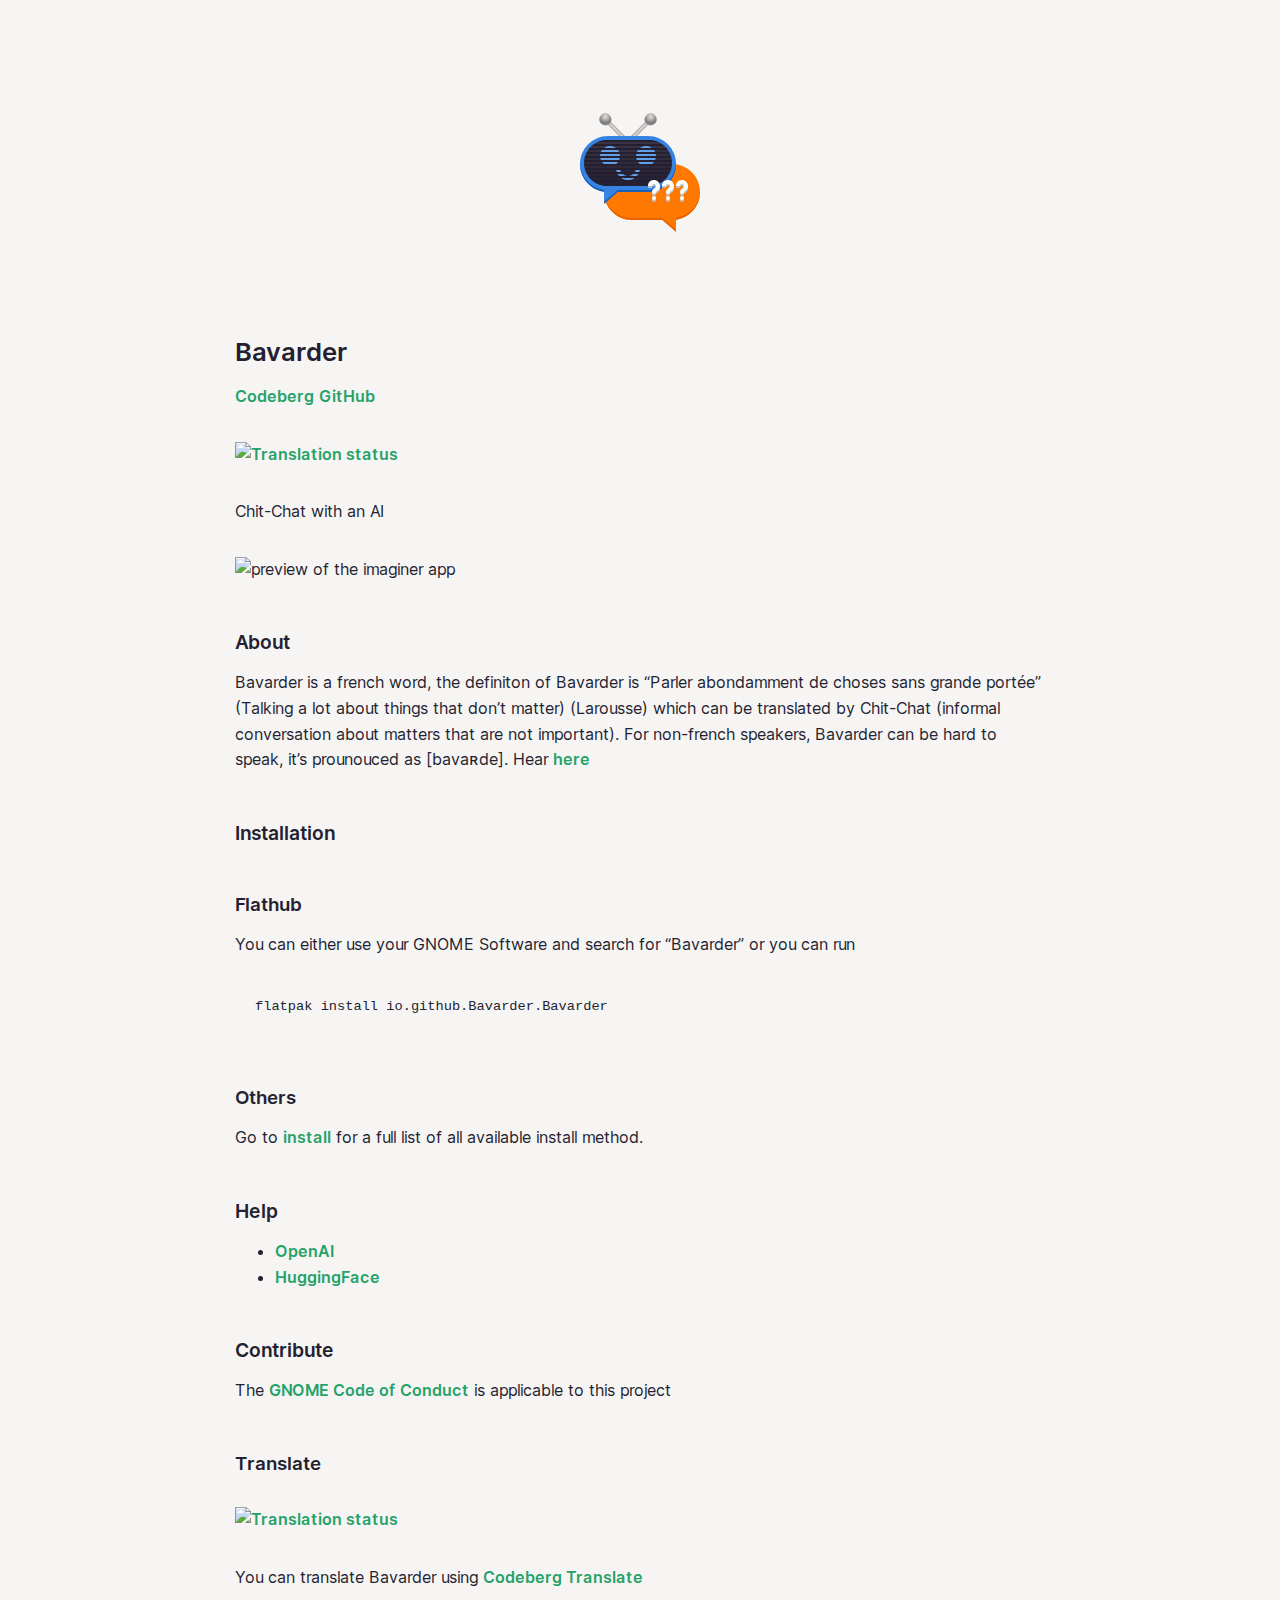
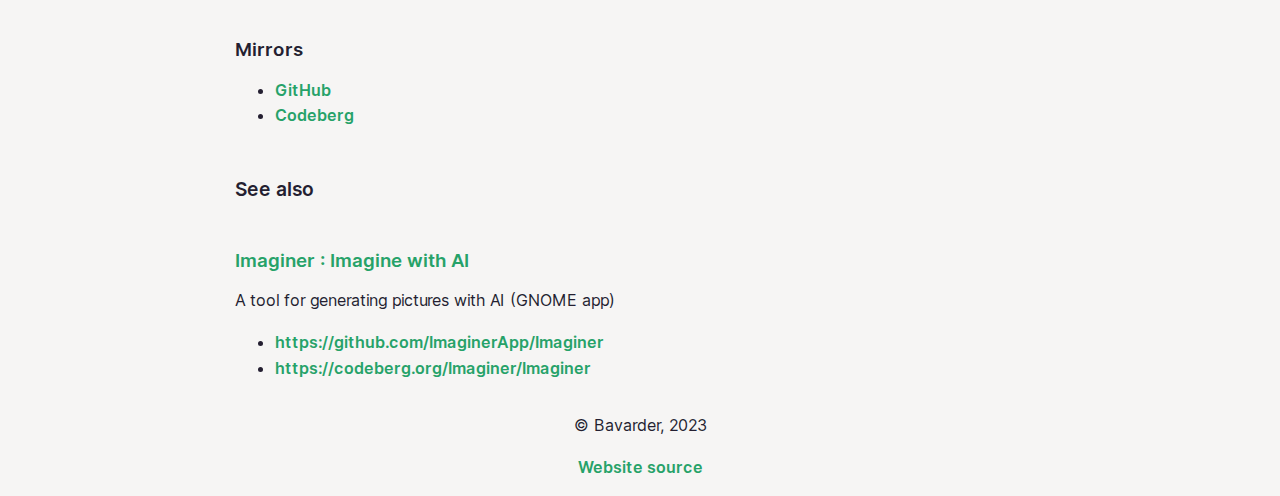
==== index.html @ 0023a986 "Update" ====
<!doctype html><html><head><meta name=generator content="Hugo 0.111.3"><meta charset=utf-8><meta http-equiv=x-ua-compatible content="IE=edge"><meta name=viewport content="width=device-width,initial-scale=1"><style>:root{--accent-color:#E66100}</style><link rel=stylesheet type=text/css href=/css/style.css><title>Bavarder</title><meta name=description content><meta name=keywords content><meta property="og:url" content="http://bavarder.codeberg.page/"><meta property="og:type" content="website"><meta property="og:title" content="Bavarder"><meta property="og:description" content><meta property="og:image" content="http://bavarder.codeberg.page/"><meta property="og:image:secure_url" content="http://bavarder.codeberg.page/"><meta name=twitter:card content="summary_large_image"><meta name=twitter:title content="Bavarder"><meta name=twitter:description content><meta property="twitter:domain" content="http://bavarder.codeberg.page/"><meta property="twitter:url" content="http://bavarder.codeberg.page/"><meta name=twitter:image content="http://bavarder.codeberg.page/"><link rel=canonical href=http://bavarder.codeberg.page/><link rel="shortcut icon" type=image/png href=/assets/favicon.png><link rel=apple-touch-icon type=image/png href=/assets/apple-touch-icon.png><script defer data-domain=bavarder.codeberg.page src=/js/script.js></script></head><body><header class=site-header><h1 id=logo><a href=http://bavarder.codeberg.page/></a></h1></header><div class=container><h1 id=bavarder>Bavarder</h1><p><a href=https://codeberg.org/Bavarder/Bavarder>Codeberg</a> <a href=https://github.com/Bavarder/Bavarder>GitHub</a> <a href=https://translate.codeberg.org/engage/bavarder/><img src=https://translate.codeberg.org/widgets/bavarder/-/svg-badge.svg alt="Translation status"></a></p><p>Chit-Chat with an AI</p><p><img src=https://codeberg.org/Bavarder/Bavarder/raw/branch/main/data/screenshots/quantum-computing.png alt="preview of the imaginer app"></p><h2 id=about>About</h2><p>Bavarder is a french word, the definiton of Bavarder is &ldquo;Parler abondamment de choses sans grande portée&rdquo; (Talking a lot about things that don&rsquo;t matter) (Larousse) which can be translated by Chit-Chat (informal conversation about matters that are not important). For non-french speakers, Bavarder can be hard to speak, it&rsquo;s prounouced as [bavaʀde]. Hear <a href=https://youtu.be/9Qoogwxo5YA>here</a></p><h2 id=installation>Installation</h2><h3 id=flathub>Flathub</h3><p>You can either use your GNOME Software and search for &ldquo;Bavarder&rdquo; or you can run</p><pre tabindex=0><code>flatpak install io.github.Bavarder.Bavarder
</code></pre><h3 id=others>Others</h3><p>Go to <a href=/install>install</a> for a full list of all available install method.</p><h2 id=help>Help</h2><ul><li><a href=/help/openai>OpenAI</a></li><li><a href=/help/huggingface>HuggingFace</a></li></ul><h2 id=contribute>Contribute</h2><p>The <a href=https://wiki.gnome.org/Foundation/CodeOfConduct>GNOME Code of Conduct</a> is applicable to this project</p><h3 id=translate>Translate</h3><p><a href=https://translate.codeberg.org/engage/Bavarder/><img src=https://translate.codeberg.org/widgets/Bavarder/-/Bavarder/multi-auto.svg alt="Translation status"></a></p><p>You can translate Bavarder using <a href=https://translate.codeberg.org/engage/Bavarder/>Codeberg Translate</a></p><h3 id=mirrors>Mirrors</h3><ul><li><a href=https://github.com/Bavarder/Bavarder>GitHub</a></li><li><a href=https://codeberg.org/Bavarder/Bavarder>Codeberg</a></li></ul><h2 id=see-also>See also</h2><h3 id=imaginer--imagine-with-aihttpsimaginercodebergpage><a href=https://imaginer.codeberg.page>Imaginer : Imagine with AI</a></h3><p>A tool for generating pictures with AI (GNOME app)</p><ul><li><a href=https://github.com/ImaginerApp/Imaginer>https://github.com/ImaginerApp/Imaginer</a></li><li><a href=https://codeberg.org/Imaginer/Imaginer>https://codeberg.org/Imaginer/Imaginer</a></li></ul></div><footer class=site-footer><p>&copy; Bavarder, 2023</p><p><a href=https://codeberg.org/Bavarder/pages>Website source</a></p></footer></body></html>
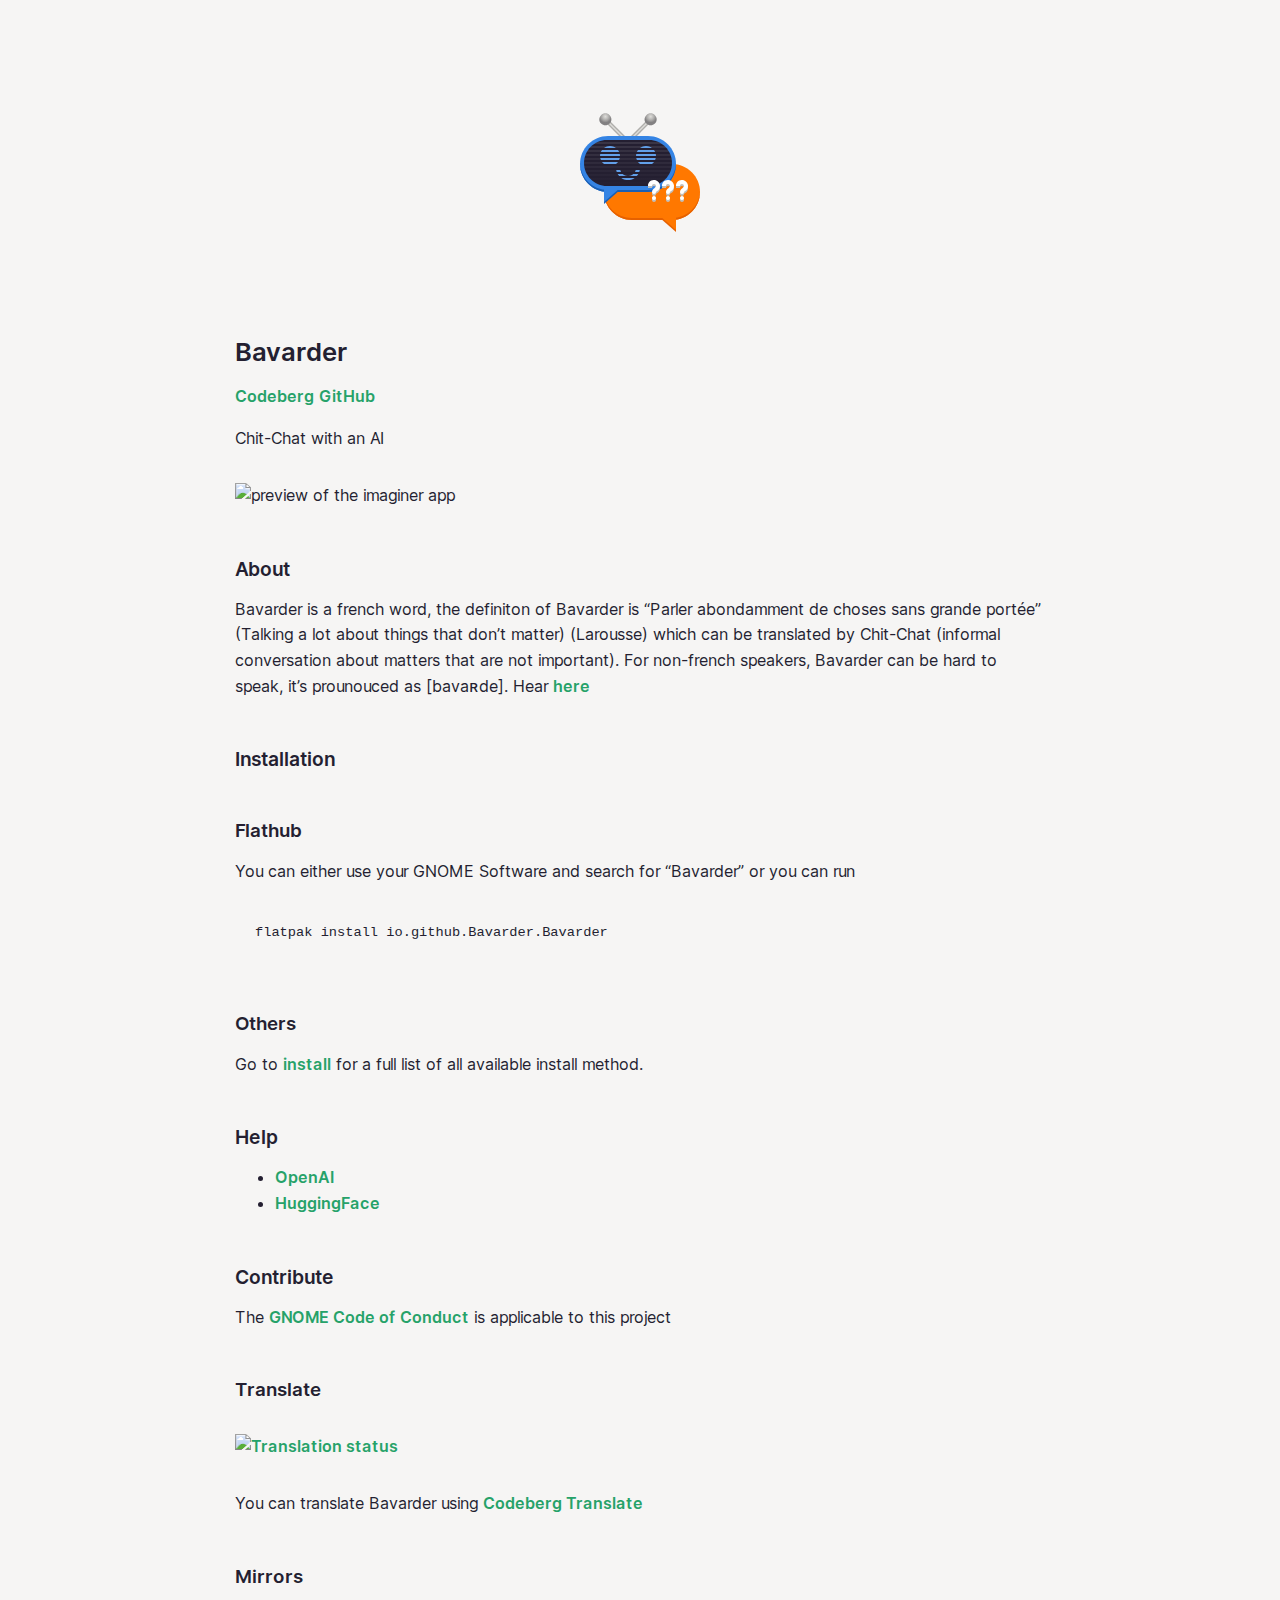
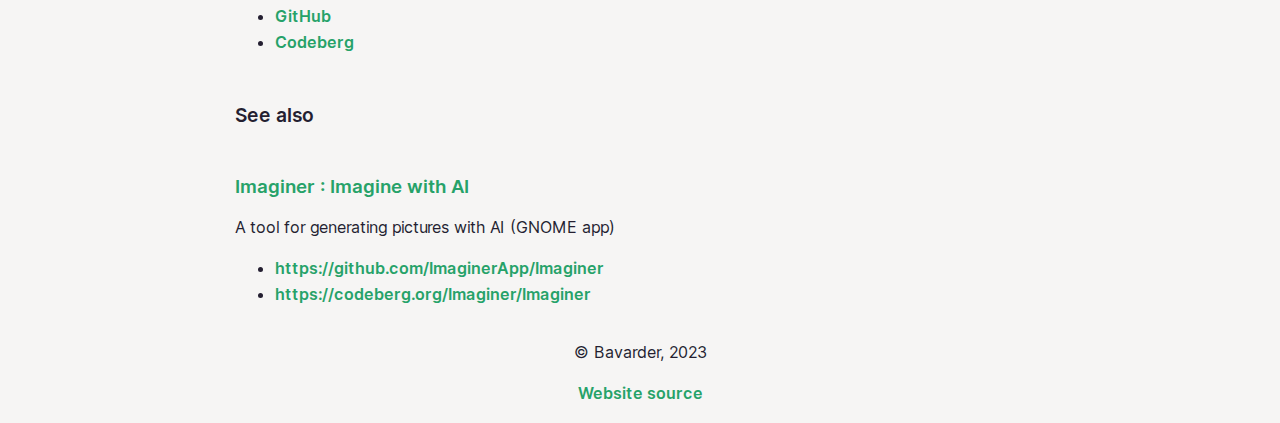
==== commit 359686e4: "Update" ====
--- a/index.html
+++ b/index.html
@@ -1,2 +1,2 @@
-<!doctype html><html><head><meta name=generator content="Hugo 0.111.3"><meta charset=utf-8><meta http-equiv=x-ua-compatible content="IE=edge"><meta name=viewport content="width=device-width,initial-scale=1"><style>:root{--accent-color:#E66100}</style><link rel=stylesheet type=text/css href=/css/style.css><title>Bavarder</title><meta name=description content><meta name=keywords content><meta property="og:url" content="http://bavarder.codeberg.page/"><meta property="og:type" content="website"><meta property="og:title" content="Bavarder"><meta property="og:description" content><meta property="og:image" content="http://bavarder.codeberg.page/"><meta property="og:image:secure_url" content="http://bavarder.codeberg.page/"><meta name=twitter:card content="summary_large_image"><meta name=twitter:title content="Bavarder"><meta name=twitter:description content><meta property="twitter:domain" content="http://bavarder.codeberg.page/"><meta property="twitter:url" content="http://bavarder.codeberg.page/"><meta name=twitter:image content="http://bavarder.codeberg.page/"><link rel=canonical href=http://bavarder.codeberg.page/><link rel="shortcut icon" type=image/png href=/assets/favicon.png><link rel=apple-touch-icon type=image/png href=/assets/apple-touch-icon.png><script defer data-domain=bavarder.codeberg.page src=/js/script.js></script></head><body><header class=site-header><h1 id=logo><a href=http://bavarder.codeberg.page/></a></h1></header><div class=container><h1 id=bavarder>Bavarder</h1><p><a href=https://codeberg.org/Bavarder/Bavarder>Codeberg</a> <a href=https://github.com/Bavarder/Bavarder>GitHub</a> <a href=https://translate.codeberg.org/engage/bavarder/><img src=https://translate.codeberg.org/widgets/bavarder/-/svg-badge.svg alt="Translation status"></a></p><p>Chit-Chat with an AI</p><p><img src=https://codeberg.org/Bavarder/Bavarder/raw/branch/main/data/screenshots/quantum-computing.png alt="preview of the imaginer app"></p><h2 id=about>About</h2><p>Bavarder is a french word, the definiton of Bavarder is &ldquo;Parler abondamment de choses sans grande portée&rdquo; (Talking a lot about things that don&rsquo;t matter) (Larousse) which can be translated by Chit-Chat (informal conversation about matters that are not important). For non-french speakers, Bavarder can be hard to speak, it&rsquo;s prounouced as [bavaʀde]. Hear <a href=https://youtu.be/9Qoogwxo5YA>here</a></p><h2 id=installation>Installation</h2><h3 id=flathub>Flathub</h3><p>You can either use your GNOME Software and search for &ldquo;Bavarder&rdquo; or you can run</p><pre tabindex=0><code>flatpak install io.github.Bavarder.Bavarder
+<!doctype html><html><head><meta name=generator content="Hugo 0.111.3"><meta charset=utf-8><meta http-equiv=x-ua-compatible content="IE=edge"><meta name=viewport content="width=device-width,initial-scale=1"><style>:root{--accent-color:#E66100}</style><link rel=stylesheet type=text/css href=/css/style.css><title>Bavarder</title><meta name=description content><meta name=keywords content><meta property="og:url" content="http://bavarder.codeberg.page/"><meta property="og:type" content="website"><meta property="og:title" content="Bavarder"><meta property="og:description" content><meta property="og:image" content="http://bavarder.codeberg.page/"><meta property="og:image:secure_url" content="http://bavarder.codeberg.page/"><meta name=twitter:card content="summary_large_image"><meta name=twitter:title content="Bavarder"><meta name=twitter:description content><meta property="twitter:domain" content="http://bavarder.codeberg.page/"><meta property="twitter:url" content="http://bavarder.codeberg.page/"><meta name=twitter:image content="http://bavarder.codeberg.page/"><link rel=canonical href=http://bavarder.codeberg.page/><link rel="shortcut icon" type=image/png href=/assets/favicon.png><link rel=apple-touch-icon type=image/png href=/assets/apple-touch-icon.png><script defer data-domain=bavarder.codeberg.page src=/js/script.js></script></head><body><header class=site-header><h1 id=logo><a href=http://bavarder.codeberg.page/></a></h1></header><div class=container><h1 id=bavarder>Bavarder</h1><p><a href=https://codeberg.org/Bavarder/Bavarder>Codeberg</a> <a href=https://github.com/Bavarder/Bavarder>GitHub</a></p><p>Chit-Chat with an AI</p><p><img src=https://codeberg.org/Bavarder/Bavarder/raw/branch/main/data/screenshots/quantum-computing.png alt="preview of the imaginer app"></p><h2 id=about>About</h2><p>Bavarder is a french word, the definiton of Bavarder is &ldquo;Parler abondamment de choses sans grande portée&rdquo; (Talking a lot about things that don&rsquo;t matter) (Larousse) which can be translated by Chit-Chat (informal conversation about matters that are not important). For non-french speakers, Bavarder can be hard to speak, it&rsquo;s prounouced as [bavaʀde]. Hear <a href=https://youtu.be/9Qoogwxo5YA>here</a></p><h2 id=installation>Installation</h2><h3 id=flathub>Flathub</h3><p>You can either use your GNOME Software and search for &ldquo;Bavarder&rdquo; or you can run</p><pre tabindex=0><code>flatpak install io.github.Bavarder.Bavarder
 </code></pre><h3 id=others>Others</h3><p>Go to <a href=/install>install</a> for a full list of all available install method.</p><h2 id=help>Help</h2><ul><li><a href=/help/openai>OpenAI</a></li><li><a href=/help/huggingface>HuggingFace</a></li></ul><h2 id=contribute>Contribute</h2><p>The <a href=https://wiki.gnome.org/Foundation/CodeOfConduct>GNOME Code of Conduct</a> is applicable to this project</p><h3 id=translate>Translate</h3><p><a href=https://translate.codeberg.org/engage/Bavarder/><img src=https://translate.codeberg.org/widgets/Bavarder/-/Bavarder/multi-auto.svg alt="Translation status"></a></p><p>You can translate Bavarder using <a href=https://translate.codeberg.org/engage/Bavarder/>Codeberg Translate</a></p><h3 id=mirrors>Mirrors</h3><ul><li><a href=https://github.com/Bavarder/Bavarder>GitHub</a></li><li><a href=https://codeberg.org/Bavarder/Bavarder>Codeberg</a></li></ul><h2 id=see-also>See also</h2><h3 id=imaginer--imagine-with-aihttpsimaginercodebergpage><a href=https://imaginer.codeberg.page>Imaginer : Imagine with AI</a></h3><p>A tool for generating pictures with AI (GNOME app)</p><ul><li><a href=https://github.com/ImaginerApp/Imaginer>https://github.com/ImaginerApp/Imaginer</a></li><li><a href=https://codeberg.org/Imaginer/Imaginer>https://codeberg.org/Imaginer/Imaginer</a></li></ul></div><footer class=site-footer><p>&copy; Bavarder, 2023</p><p><a href=https://codeberg.org/Bavarder/pages>Website source</a></p></footer></body></html>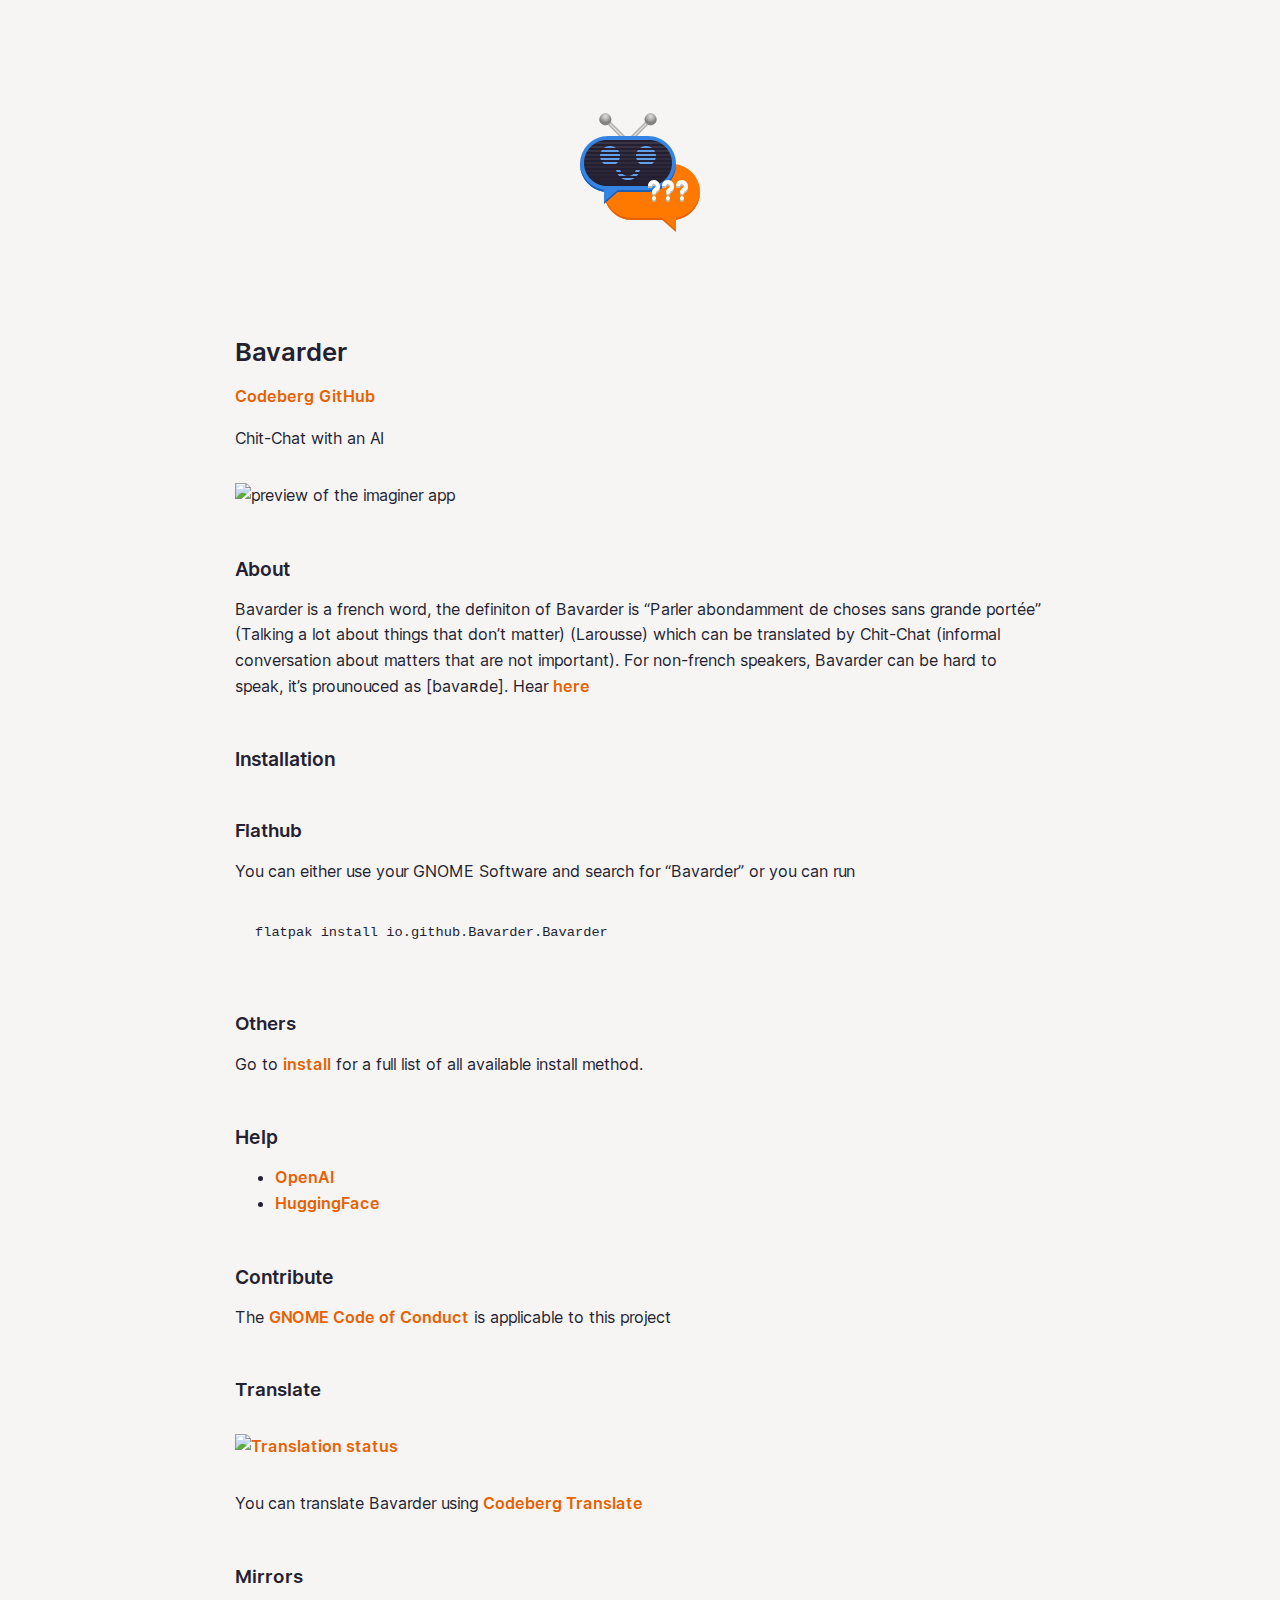
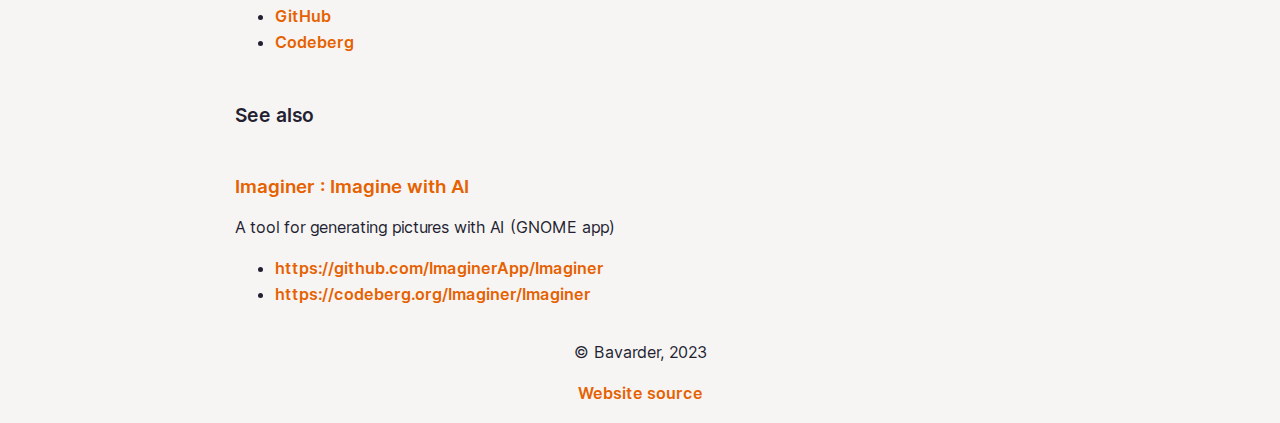
==== commit 7a10ae07: "Update" ====
--- a/index.html
+++ b/index.html
@@ -1,2 +1,2 @@
-<!doctype html><html><head><meta name=generator content="Hugo 0.111.3"><meta charset=utf-8><meta http-equiv=x-ua-compatible content="IE=edge"><meta name=viewport content="width=device-width,initial-scale=1"><style>:root{--accent-color:#E66100}</style><link rel=stylesheet type=text/css href=/css/style.css><title>Bavarder</title><meta name=description content><meta name=keywords content><meta property="og:url" content="http://bavarder.codeberg.page/"><meta property="og:type" content="website"><meta property="og:title" content="Bavarder"><meta property="og:description" content><meta property="og:image" content="http://bavarder.codeberg.page/"><meta property="og:image:secure_url" content="http://bavarder.codeberg.page/"><meta name=twitter:card content="summary_large_image"><meta name=twitter:title content="Bavarder"><meta name=twitter:description content><meta property="twitter:domain" content="http://bavarder.codeberg.page/"><meta property="twitter:url" content="http://bavarder.codeberg.page/"><meta name=twitter:image content="http://bavarder.codeberg.page/"><link rel=canonical href=http://bavarder.codeberg.page/><link rel="shortcut icon" type=image/png href=/assets/favicon.png><link rel=apple-touch-icon type=image/png href=/assets/apple-touch-icon.png><script defer data-domain=bavarder.codeberg.page src=/js/script.js></script></head><body><header class=site-header><h1 id=logo><a href=http://bavarder.codeberg.page/></a></h1></header><div class=container><h1 id=bavarder>Bavarder</h1><p><a href=https://codeberg.org/Bavarder/Bavarder>Codeberg</a> <a href=https://github.com/Bavarder/Bavarder>GitHub</a></p><p>Chit-Chat with an AI</p><p><img src=https://codeberg.org/Bavarder/Bavarder/raw/branch/main/data/screenshots/quantum-computing.png alt="preview of the imaginer app"></p><h2 id=about>About</h2><p>Bavarder is a french word, the definiton of Bavarder is &ldquo;Parler abondamment de choses sans grande portée&rdquo; (Talking a lot about things that don&rsquo;t matter) (Larousse) which can be translated by Chit-Chat (informal conversation about matters that are not important). For non-french speakers, Bavarder can be hard to speak, it&rsquo;s prounouced as [bavaʀde]. Hear <a href=https://youtu.be/9Qoogwxo5YA>here</a></p><h2 id=installation>Installation</h2><h3 id=flathub>Flathub</h3><p>You can either use your GNOME Software and search for &ldquo;Bavarder&rdquo; or you can run</p><pre tabindex=0><code>flatpak install io.github.Bavarder.Bavarder
+<!doctype html><html><head><meta name=generator content="Hugo 0.111.3"><meta charset=utf-8><meta http-equiv=x-ua-compatible content="IE=edge"><meta name=viewport content="width=device-width,initial-scale=1"><style>:root{--accent-color:#E66100}</style><link rel=stylesheet type=text/css href=/css/style.css><title>Bavarder</title><meta name=description content><meta name=keywords content><meta property="og:url" content="http://bavarder.codeberg.page/"><meta property="og:type" content="website"><meta property="og:title" content="Bavarder"><meta property="og:description" content><meta property="og:image" content="http://bavarder.codeberg.page/"><meta property="og:image:secure_url" content="http://bavarder.codeberg.page/"><meta name=twitter:card content="summary_large_image"><meta name=twitter:title content="Bavarder"><meta name=twitter:description content><meta property="twitter:domain" content="http://bavarder.codeberg.page/"><meta property="twitter:url" content="http://bavarder.codeberg.page/"><meta name=twitter:image content="http://bavarder.codeberg.page/"><link rel=canonical href=http://bavarder.codeberg.page/><link rel="shortcut icon" type=image/png href=/assets/favicon.png><link rel=apple-touch-icon type=image/png href=/assets/apple-touch-icon.png><script defer data-domain=bavarder.codeberg.page src=/js/script.js></script></head><body><header class=site-header><h1 id=logo><a href=http://bavarder.codeberg.page/></a></h1></header><div class=container><h1 id=bavarder>Bavarder</h1><p><a href=https://codeberg.org/Bavarder/Bavarder>Codeberg</a> <a href=https://github.com/Bavarder/Bavarder>GitHub</a></p><p>Chit-Chat with an AI</p><p><img src=https://codeberg.org/Bavarder/Bavarder/raw/branch/main/data/screenshots/preview.png alt="preview of the imaginer app"></p><h2 id=about>About</h2><p>Bavarder is a french word, the definiton of Bavarder is &ldquo;Parler abondamment de choses sans grande portée&rdquo; (Talking a lot about things that don&rsquo;t matter) (Larousse) which can be translated by Chit-Chat (informal conversation about matters that are not important). For non-french speakers, Bavarder can be hard to speak, it&rsquo;s prounouced as [bavaʀde]. Hear <a href=https://youtu.be/9Qoogwxo5YA>here</a></p><h2 id=installation>Installation</h2><h3 id=flathub>Flathub</h3><p>You can either use your GNOME Software and search for &ldquo;Bavarder&rdquo; or you can run</p><pre tabindex=0><code>flatpak install io.github.Bavarder.Bavarder
 </code></pre><h3 id=others>Others</h3><p>Go to <a href=/install>install</a> for a full list of all available install method.</p><h2 id=help>Help</h2><ul><li><a href=/help/openai>OpenAI</a></li><li><a href=/help/huggingface>HuggingFace</a></li></ul><h2 id=contribute>Contribute</h2><p>The <a href=https://wiki.gnome.org/Foundation/CodeOfConduct>GNOME Code of Conduct</a> is applicable to this project</p><h3 id=translate>Translate</h3><p><a href=https://translate.codeberg.org/engage/Bavarder/><img src=https://translate.codeberg.org/widgets/Bavarder/-/Bavarder/multi-auto.svg alt="Translation status"></a></p><p>You can translate Bavarder using <a href=https://translate.codeberg.org/engage/Bavarder/>Codeberg Translate</a></p><h3 id=mirrors>Mirrors</h3><ul><li><a href=https://github.com/Bavarder/Bavarder>GitHub</a></li><li><a href=https://codeberg.org/Bavarder/Bavarder>Codeberg</a></li></ul><h2 id=see-also>See also</h2><h3 id=imaginer--imagine-with-aihttpsimaginercodebergpage><a href=https://imaginer.codeberg.page>Imaginer : Imagine with AI</a></h3><p>A tool for generating pictures with AI (GNOME app)</p><ul><li><a href=https://github.com/ImaginerApp/Imaginer>https://github.com/ImaginerApp/Imaginer</a></li><li><a href=https://codeberg.org/Imaginer/Imaginer>https://codeberg.org/Imaginer/Imaginer</a></li></ul></div><footer class=site-footer><p>&copy; Bavarder, 2023</p><p><a href=https://codeberg.org/Bavarder/pages>Website source</a></p></footer></body></html>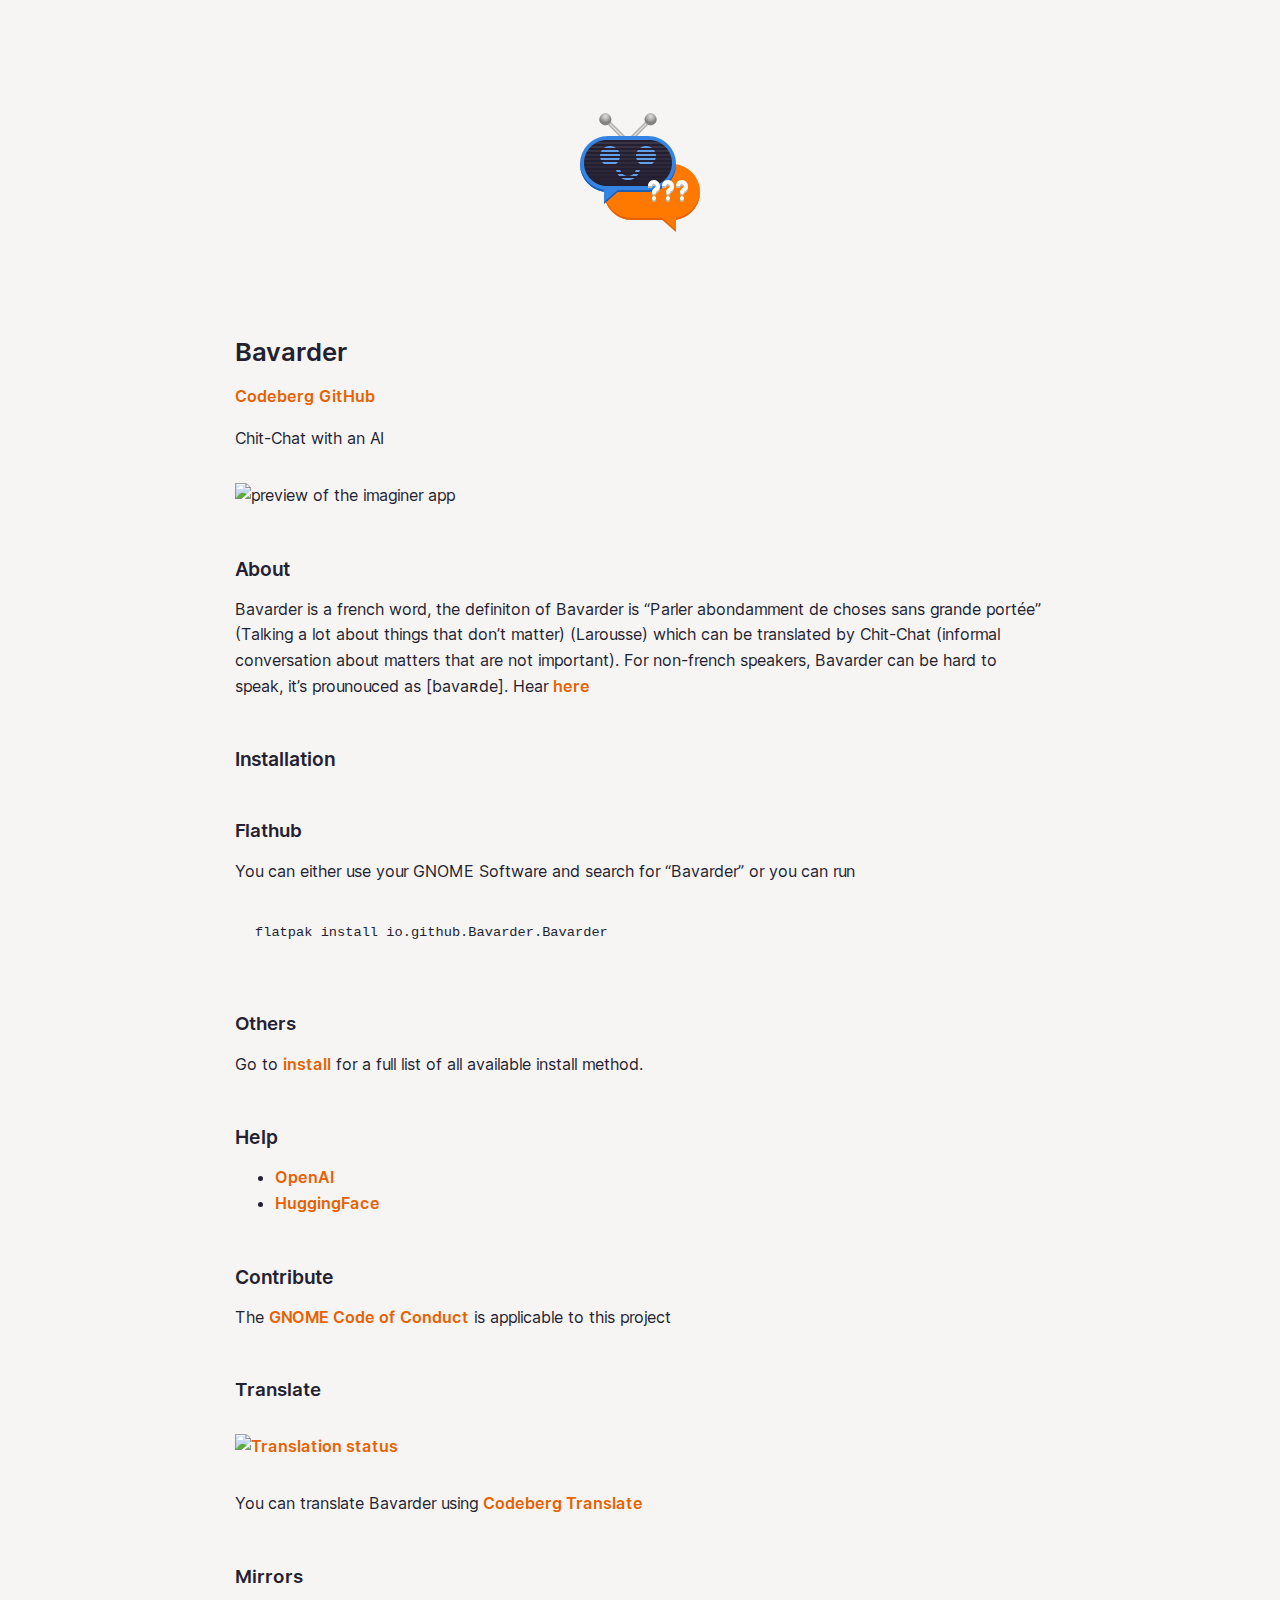
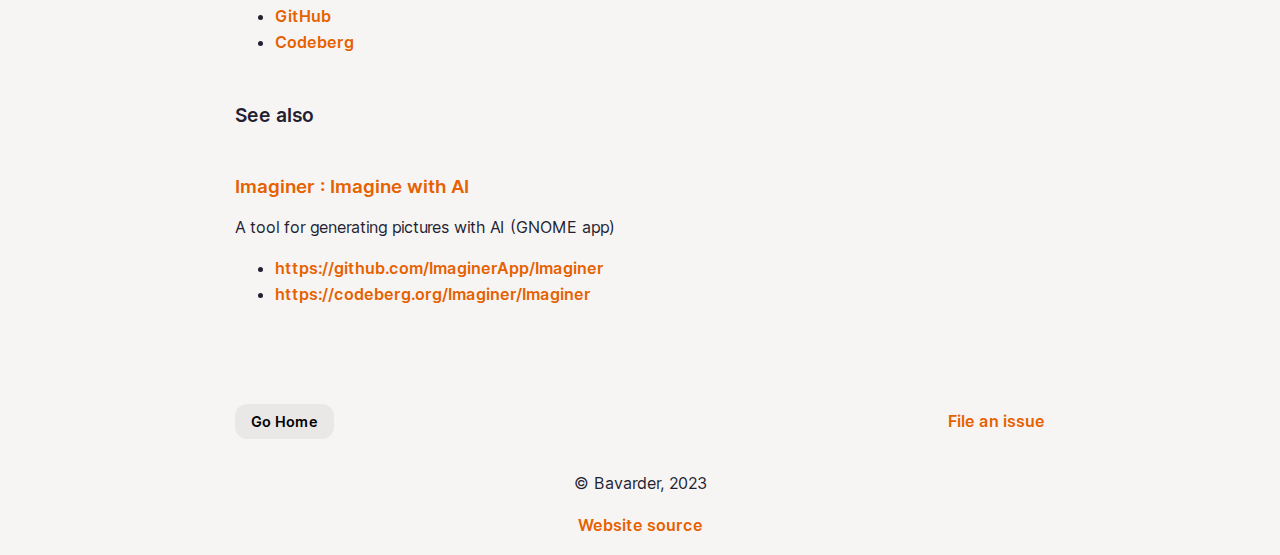
==== commit 2d020969: "Update" ====
--- a/index.html
+++ b/index.html
@@ -1,2 +1,2 @@
 <!doctype html><html><head><meta name=generator content="Hugo 0.111.3"><meta charset=utf-8><meta http-equiv=x-ua-compatible content="IE=edge"><meta name=viewport content="width=device-width,initial-scale=1"><style>:root{--accent-color:#E66100}</style><link rel=stylesheet type=text/css href=/css/style.css><title>Bavarder</title><meta name=description content><meta name=keywords content><meta property="og:url" content="http://bavarder.codeberg.page/"><meta property="og:type" content="website"><meta property="og:title" content="Bavarder"><meta property="og:description" content><meta property="og:image" content="http://bavarder.codeberg.page/"><meta property="og:image:secure_url" content="http://bavarder.codeberg.page/"><meta name=twitter:card content="summary_large_image"><meta name=twitter:title content="Bavarder"><meta name=twitter:description content><meta property="twitter:domain" content="http://bavarder.codeberg.page/"><meta property="twitter:url" content="http://bavarder.codeberg.page/"><meta name=twitter:image content="http://bavarder.codeberg.page/"><link rel=canonical href=http://bavarder.codeberg.page/><link rel="shortcut icon" type=image/png href=/assets/favicon.png><link rel=apple-touch-icon type=image/png href=/assets/apple-touch-icon.png><script defer data-domain=bavarder.codeberg.page src=/js/script.js></script></head><body><header class=site-header><h1 id=logo><a href=http://bavarder.codeberg.page/></a></h1></header><div class=container><h1 id=bavarder>Bavarder</h1><p><a href=https://codeberg.org/Bavarder/Bavarder>Codeberg</a> <a href=https://github.com/Bavarder/Bavarder>GitHub</a></p><p>Chit-Chat with an AI</p><p><img src=https://codeberg.org/Bavarder/Bavarder/raw/branch/main/data/screenshots/preview.png alt="preview of the imaginer app"></p><h2 id=about>About</h2><p>Bavarder is a french word, the definiton of Bavarder is &ldquo;Parler abondamment de choses sans grande portée&rdquo; (Talking a lot about things that don&rsquo;t matter) (Larousse) which can be translated by Chit-Chat (informal conversation about matters that are not important). For non-french speakers, Bavarder can be hard to speak, it&rsquo;s prounouced as [bavaʀde]. Hear <a href=https://youtu.be/9Qoogwxo5YA>here</a></p><h2 id=installation>Installation</h2><h3 id=flathub>Flathub</h3><p>You can either use your GNOME Software and search for &ldquo;Bavarder&rdquo; or you can run</p><pre tabindex=0><code>flatpak install io.github.Bavarder.Bavarder
-</code></pre><h3 id=others>Others</h3><p>Go to <a href=/install>install</a> for a full list of all available install method.</p><h2 id=help>Help</h2><ul><li><a href=/help/openai>OpenAI</a></li><li><a href=/help/huggingface>HuggingFace</a></li></ul><h2 id=contribute>Contribute</h2><p>The <a href=https://wiki.gnome.org/Foundation/CodeOfConduct>GNOME Code of Conduct</a> is applicable to this project</p><h3 id=translate>Translate</h3><p><a href=https://translate.codeberg.org/engage/Bavarder/><img src=https://translate.codeberg.org/widgets/Bavarder/-/Bavarder/multi-auto.svg alt="Translation status"></a></p><p>You can translate Bavarder using <a href=https://translate.codeberg.org/engage/Bavarder/>Codeberg Translate</a></p><h3 id=mirrors>Mirrors</h3><ul><li><a href=https://github.com/Bavarder/Bavarder>GitHub</a></li><li><a href=https://codeberg.org/Bavarder/Bavarder>Codeberg</a></li></ul><h2 id=see-also>See also</h2><h3 id=imaginer--imagine-with-aihttpsimaginercodebergpage><a href=https://imaginer.codeberg.page>Imaginer : Imagine with AI</a></h3><p>A tool for generating pictures with AI (GNOME app)</p><ul><li><a href=https://github.com/ImaginerApp/Imaginer>https://github.com/ImaginerApp/Imaginer</a></li><li><a href=https://codeberg.org/Imaginer/Imaginer>https://codeberg.org/Imaginer/Imaginer</a></li></ul></div><footer class=site-footer><p>&copy; Bavarder, 2023</p><p><a href=https://codeberg.org/Bavarder/pages>Website source</a></p></footer></body></html>+</code></pre><h3 id=others>Others</h3><p>Go to <a href=/install>install</a> for a full list of all available install method.</p><h2 id=help>Help</h2><ul><li><a href=/help/openai>OpenAI</a></li><li><a href=/help/huggingface>HuggingFace</a></li></ul><h2 id=contribute>Contribute</h2><p>The <a href=https://wiki.gnome.org/Foundation/CodeOfConduct>GNOME Code of Conduct</a> is applicable to this project</p><h3 id=translate>Translate</h3><p><a href=https://translate.codeberg.org/engage/Bavarder/><img src=https://translate.codeberg.org/widgets/Bavarder/-/Bavarder/multi-auto.svg alt="Translation status"></a></p><p>You can translate Bavarder using <a href=https://translate.codeberg.org/engage/Bavarder/>Codeberg Translate</a></p><h3 id=mirrors>Mirrors</h3><ul><li><a href=https://github.com/Bavarder/Bavarder>GitHub</a></li><li><a href=https://codeberg.org/Bavarder/Bavarder>Codeberg</a></li></ul><h2 id=see-also>See also</h2><h3 id=imaginer--imagine-with-aihttpsimaginercodebergpage><a href=https://imaginer.codeberg.page>Imaginer : Imagine with AI</a></h3><p>A tool for generating pictures with AI (GNOME app)</p><ul><li><a href=https://github.com/ImaginerApp/Imaginer>https://github.com/ImaginerApp/Imaginer</a></li><li><a href=https://codeberg.org/Imaginer/Imaginer>https://codeberg.org/Imaginer/Imaginer</a></li></ul><p class=dialog-buttons><a href=/ class=inline-button>Go Home</a> <a href=https://codeberg.org/Bavarder/pages/issues>File an issue</a></p></div><footer class=site-footer><p>&copy; Bavarder, 2023</p><p><a href=https://codeberg.org/Bavarder/pages>Website source</a></p></footer></body></html>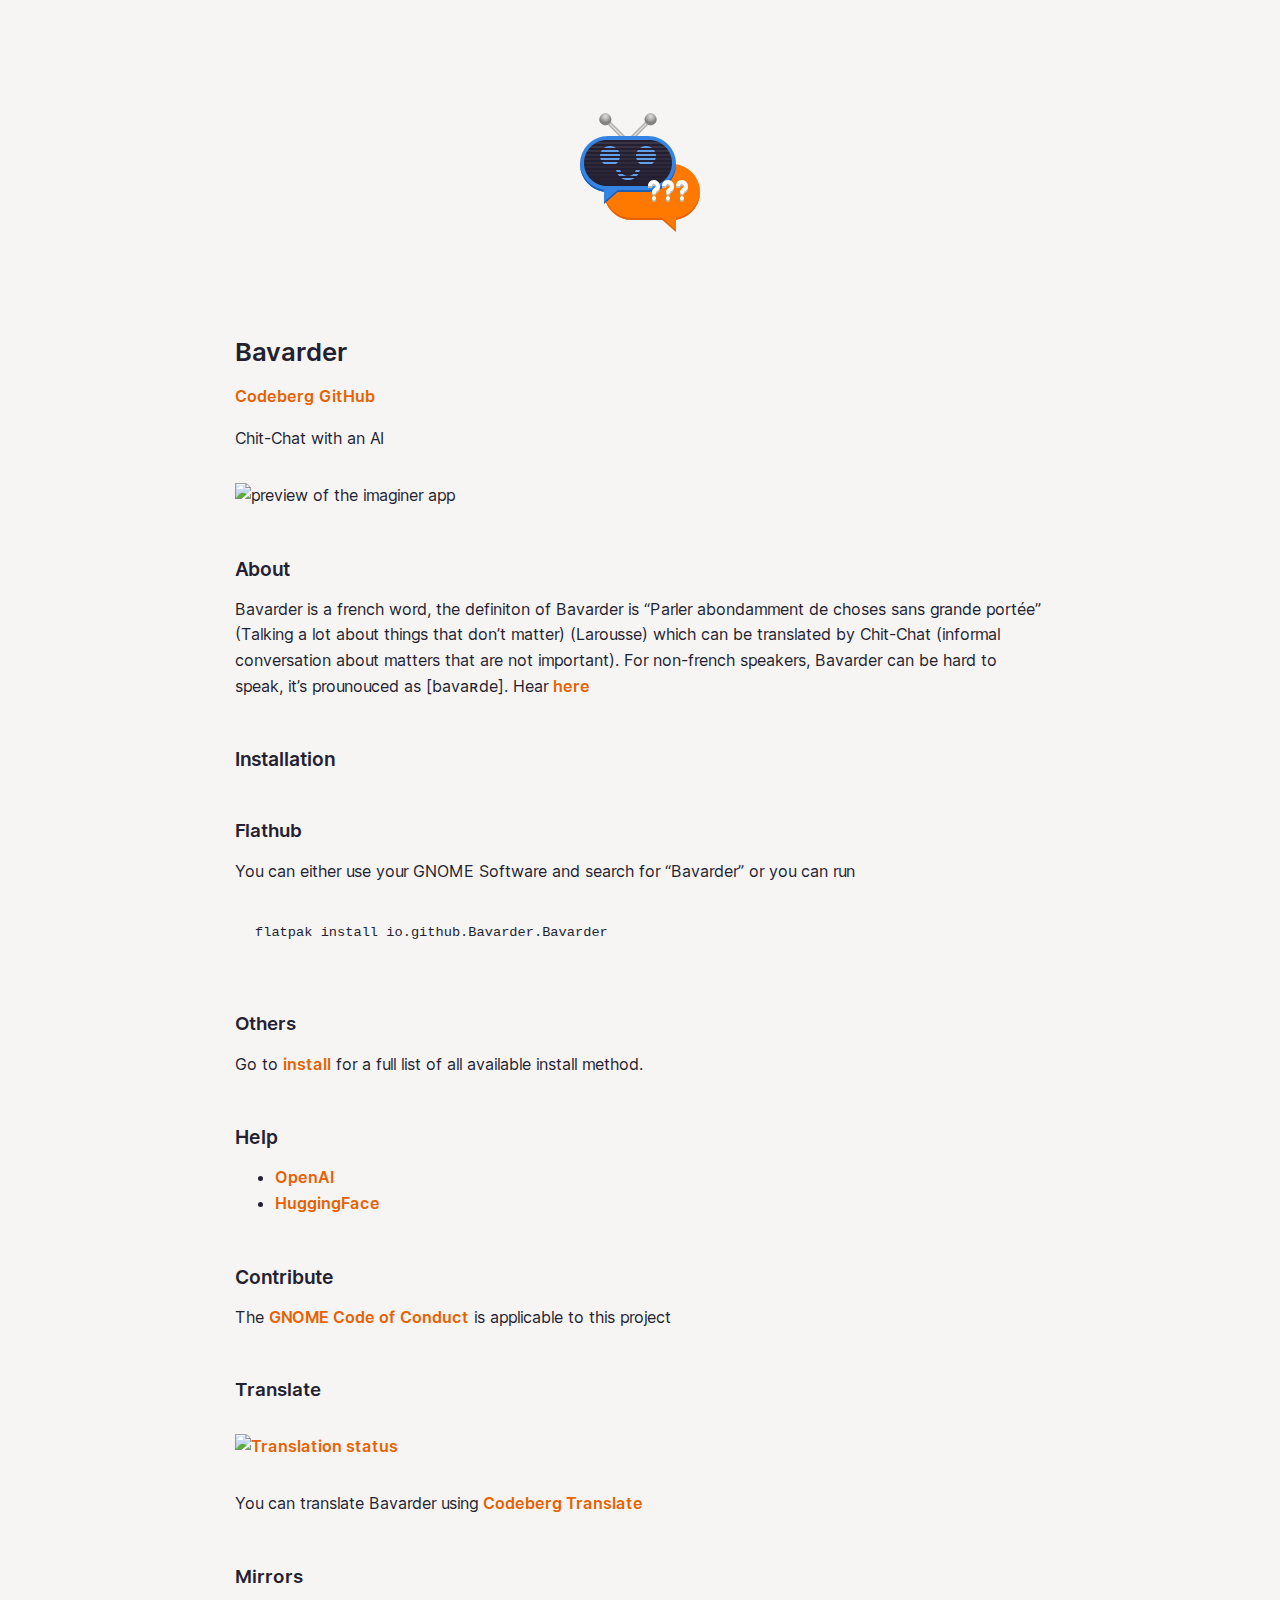
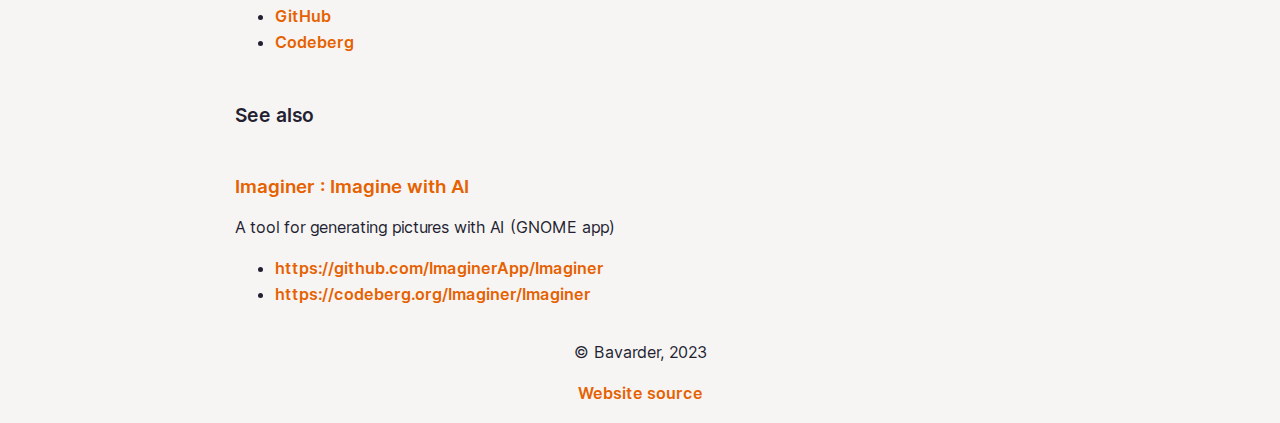
==== commit 009f9744: "Update" ====
--- a/index.html
+++ b/index.html
@@ -1,2 +1,2 @@
 <!doctype html><html><head><meta name=generator content="Hugo 0.111.3"><meta charset=utf-8><meta http-equiv=x-ua-compatible content="IE=edge"><meta name=viewport content="width=device-width,initial-scale=1"><style>:root{--accent-color:#E66100}</style><link rel=stylesheet type=text/css href=/css/style.css><title>Bavarder</title><meta name=description content><meta name=keywords content><meta property="og:url" content="http://bavarder.codeberg.page/"><meta property="og:type" content="website"><meta property="og:title" content="Bavarder"><meta property="og:description" content><meta property="og:image" content="http://bavarder.codeberg.page/"><meta property="og:image:secure_url" content="http://bavarder.codeberg.page/"><meta name=twitter:card content="summary_large_image"><meta name=twitter:title content="Bavarder"><meta name=twitter:description content><meta property="twitter:domain" content="http://bavarder.codeberg.page/"><meta property="twitter:url" content="http://bavarder.codeberg.page/"><meta name=twitter:image content="http://bavarder.codeberg.page/"><link rel=canonical href=http://bavarder.codeberg.page/><link rel="shortcut icon" type=image/png href=/assets/favicon.png><link rel=apple-touch-icon type=image/png href=/assets/apple-touch-icon.png><script defer data-domain=bavarder.codeberg.page src=/js/script.js></script></head><body><header class=site-header><h1 id=logo><a href=http://bavarder.codeberg.page/></a></h1></header><div class=container><h1 id=bavarder>Bavarder</h1><p><a href=https://codeberg.org/Bavarder/Bavarder>Codeberg</a> <a href=https://github.com/Bavarder/Bavarder>GitHub</a></p><p>Chit-Chat with an AI</p><p><img src=https://codeberg.org/Bavarder/Bavarder/raw/branch/main/data/screenshots/preview.png alt="preview of the imaginer app"></p><h2 id=about>About</h2><p>Bavarder is a french word, the definiton of Bavarder is &ldquo;Parler abondamment de choses sans grande portée&rdquo; (Talking a lot about things that don&rsquo;t matter) (Larousse) which can be translated by Chit-Chat (informal conversation about matters that are not important). For non-french speakers, Bavarder can be hard to speak, it&rsquo;s prounouced as [bavaʀde]. Hear <a href=https://youtu.be/9Qoogwxo5YA>here</a></p><h2 id=installation>Installation</h2><h3 id=flathub>Flathub</h3><p>You can either use your GNOME Software and search for &ldquo;Bavarder&rdquo; or you can run</p><pre tabindex=0><code>flatpak install io.github.Bavarder.Bavarder
-</code></pre><h3 id=others>Others</h3><p>Go to <a href=/install>install</a> for a full list of all available install method.</p><h2 id=help>Help</h2><ul><li><a href=/help/openai>OpenAI</a></li><li><a href=/help/huggingface>HuggingFace</a></li></ul><h2 id=contribute>Contribute</h2><p>The <a href=https://wiki.gnome.org/Foundation/CodeOfConduct>GNOME Code of Conduct</a> is applicable to this project</p><h3 id=translate>Translate</h3><p><a href=https://translate.codeberg.org/engage/Bavarder/><img src=https://translate.codeberg.org/widgets/Bavarder/-/Bavarder/multi-auto.svg alt="Translation status"></a></p><p>You can translate Bavarder using <a href=https://translate.codeberg.org/engage/Bavarder/>Codeberg Translate</a></p><h3 id=mirrors>Mirrors</h3><ul><li><a href=https://github.com/Bavarder/Bavarder>GitHub</a></li><li><a href=https://codeberg.org/Bavarder/Bavarder>Codeberg</a></li></ul><h2 id=see-also>See also</h2><h3 id=imaginer--imagine-with-aihttpsimaginercodebergpage><a href=https://imaginer.codeberg.page>Imaginer : Imagine with AI</a></h3><p>A tool for generating pictures with AI (GNOME app)</p><ul><li><a href=https://github.com/ImaginerApp/Imaginer>https://github.com/ImaginerApp/Imaginer</a></li><li><a href=https://codeberg.org/Imaginer/Imaginer>https://codeberg.org/Imaginer/Imaginer</a></li></ul><p class=dialog-buttons><a href=/ class=inline-button>Go Home</a> <a href=https://codeberg.org/Bavarder/pages/issues>File an issue</a></p></div><footer class=site-footer><p>&copy; Bavarder, 2023</p><p><a href=https://codeberg.org/Bavarder/pages>Website source</a></p></footer></body></html>+</code></pre><h3 id=others>Others</h3><p>Go to <a href=/install>install</a> for a full list of all available install method.</p><h2 id=help>Help</h2><ul><li><a href=/help/openai>OpenAI</a></li><li><a href=/help/huggingface>HuggingFace</a></li></ul><h2 id=contribute>Contribute</h2><p>The <a href=https://wiki.gnome.org/Foundation/CodeOfConduct>GNOME Code of Conduct</a> is applicable to this project</p><h3 id=translate>Translate</h3><p><a href=https://translate.codeberg.org/engage/Bavarder/><img src=https://translate.codeberg.org/widgets/Bavarder/-/Bavarder/multi-auto.svg alt="Translation status"></a></p><p>You can translate Bavarder using <a href=https://translate.codeberg.org/engage/Bavarder/>Codeberg Translate</a></p><h3 id=mirrors>Mirrors</h3><ul><li><a href=https://github.com/Bavarder/Bavarder>GitHub</a></li><li><a href=https://codeberg.org/Bavarder/Bavarder>Codeberg</a></li></ul><h2 id=see-also>See also</h2><h3 id=imaginer--imagine-with-aihttpsimaginercodebergpage><a href=https://imaginer.codeberg.page>Imaginer : Imagine with AI</a></h3><p>A tool for generating pictures with AI (GNOME app)</p><ul><li><a href=https://github.com/ImaginerApp/Imaginer>https://github.com/ImaginerApp/Imaginer</a></li><li><a href=https://codeberg.org/Imaginer/Imaginer>https://codeberg.org/Imaginer/Imaginer</a></li></ul></div><footer class=site-footer><p>&copy; Bavarder, 2023</p><p><a href=https://codeberg.org/Bavarder/pages>Website source</a></p></footer></body></html>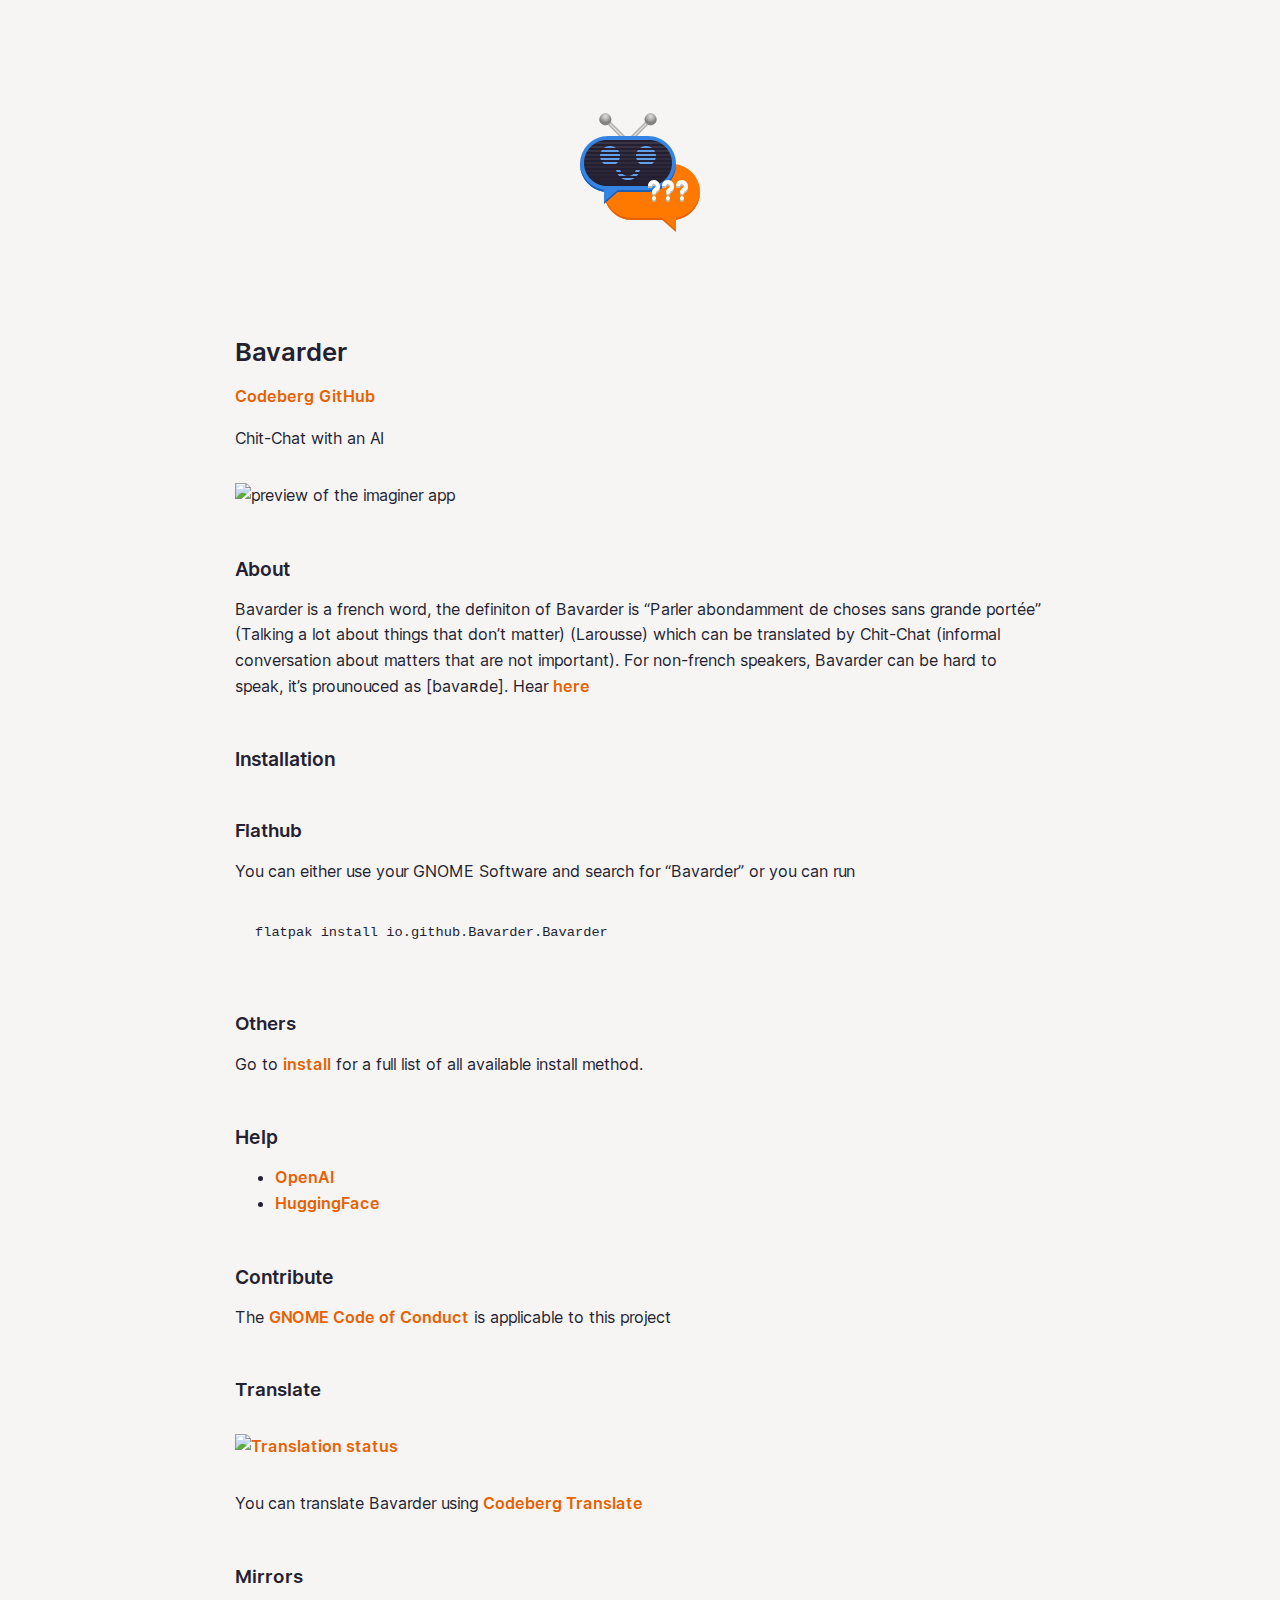
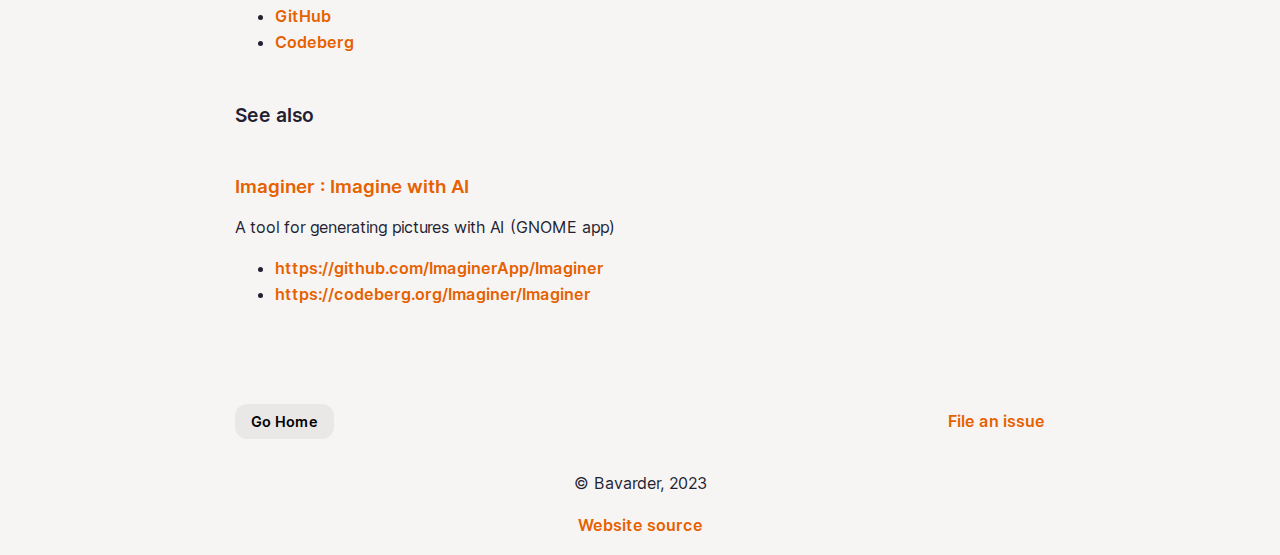
==== commit 17cdddc1: "Update" ====
--- a/index.html
+++ b/index.html
@@ -1,2 +1,2 @@
 <!doctype html><html><head><meta name=generator content="Hugo 0.111.3"><meta charset=utf-8><meta http-equiv=x-ua-compatible content="IE=edge"><meta name=viewport content="width=device-width,initial-scale=1"><style>:root{--accent-color:#E66100}</style><link rel=stylesheet type=text/css href=/css/style.css><title>Bavarder</title><meta name=description content><meta name=keywords content><meta property="og:url" content="http://bavarder.codeberg.page/"><meta property="og:type" content="website"><meta property="og:title" content="Bavarder"><meta property="og:description" content><meta property="og:image" content="http://bavarder.codeberg.page/"><meta property="og:image:secure_url" content="http://bavarder.codeberg.page/"><meta name=twitter:card content="summary_large_image"><meta name=twitter:title content="Bavarder"><meta name=twitter:description content><meta property="twitter:domain" content="http://bavarder.codeberg.page/"><meta property="twitter:url" content="http://bavarder.codeberg.page/"><meta name=twitter:image content="http://bavarder.codeberg.page/"><link rel=canonical href=http://bavarder.codeberg.page/><link rel="shortcut icon" type=image/png href=/assets/favicon.png><link rel=apple-touch-icon type=image/png href=/assets/apple-touch-icon.png><script defer data-domain=bavarder.codeberg.page src=/js/script.js></script></head><body><header class=site-header><h1 id=logo><a href=http://bavarder.codeberg.page/></a></h1></header><div class=container><h1 id=bavarder>Bavarder</h1><p><a href=https://codeberg.org/Bavarder/Bavarder>Codeberg</a> <a href=https://github.com/Bavarder/Bavarder>GitHub</a></p><p>Chit-Chat with an AI</p><p><img src=https://codeberg.org/Bavarder/Bavarder/raw/branch/main/data/screenshots/preview.png alt="preview of the imaginer app"></p><h2 id=about>About</h2><p>Bavarder is a french word, the definiton of Bavarder is &ldquo;Parler abondamment de choses sans grande portée&rdquo; (Talking a lot about things that don&rsquo;t matter) (Larousse) which can be translated by Chit-Chat (informal conversation about matters that are not important). For non-french speakers, Bavarder can be hard to speak, it&rsquo;s prounouced as [bavaʀde]. Hear <a href=https://youtu.be/9Qoogwxo5YA>here</a></p><h2 id=installation>Installation</h2><h3 id=flathub>Flathub</h3><p>You can either use your GNOME Software and search for &ldquo;Bavarder&rdquo; or you can run</p><pre tabindex=0><code>flatpak install io.github.Bavarder.Bavarder
-</code></pre><h3 id=others>Others</h3><p>Go to <a href=/install>install</a> for a full list of all available install method.</p><h2 id=help>Help</h2><ul><li><a href=/help/openai>OpenAI</a></li><li><a href=/help/huggingface>HuggingFace</a></li></ul><h2 id=contribute>Contribute</h2><p>The <a href=https://wiki.gnome.org/Foundation/CodeOfConduct>GNOME Code of Conduct</a> is applicable to this project</p><h3 id=translate>Translate</h3><p><a href=https://translate.codeberg.org/engage/Bavarder/><img src=https://translate.codeberg.org/widgets/Bavarder/-/Bavarder/multi-auto.svg alt="Translation status"></a></p><p>You can translate Bavarder using <a href=https://translate.codeberg.org/engage/Bavarder/>Codeberg Translate</a></p><h3 id=mirrors>Mirrors</h3><ul><li><a href=https://github.com/Bavarder/Bavarder>GitHub</a></li><li><a href=https://codeberg.org/Bavarder/Bavarder>Codeberg</a></li></ul><h2 id=see-also>See also</h2><h3 id=imaginer--imagine-with-aihttpsimaginercodebergpage><a href=https://imaginer.codeberg.page>Imaginer : Imagine with AI</a></h3><p>A tool for generating pictures with AI (GNOME app)</p><ul><li><a href=https://github.com/ImaginerApp/Imaginer>https://github.com/ImaginerApp/Imaginer</a></li><li><a href=https://codeberg.org/Imaginer/Imaginer>https://codeberg.org/Imaginer/Imaginer</a></li></ul></div><footer class=site-footer><p>&copy; Bavarder, 2023</p><p><a href=https://codeberg.org/Bavarder/pages>Website source</a></p></footer></body></html>+</code></pre><h3 id=others>Others</h3><p>Go to <a href=/install>install</a> for a full list of all available install method.</p><h2 id=help>Help</h2><ul><li><a href=/help/openai>OpenAI</a></li><li><a href=/help/huggingface>HuggingFace</a></li></ul><h2 id=contribute>Contribute</h2><p>The <a href=https://wiki.gnome.org/Foundation/CodeOfConduct>GNOME Code of Conduct</a> is applicable to this project</p><h3 id=translate>Translate</h3><p><a href=https://translate.codeberg.org/engage/Bavarder/><img src=https://translate.codeberg.org/widgets/Bavarder/-/Bavarder/multi-auto.svg alt="Translation status"></a></p><p>You can translate Bavarder using <a href=https://translate.codeberg.org/engage/Bavarder/>Codeberg Translate</a></p><h3 id=mirrors>Mirrors</h3><ul><li><a href=https://github.com/Bavarder/Bavarder>GitHub</a></li><li><a href=https://codeberg.org/Bavarder/Bavarder>Codeberg</a></li></ul><h2 id=see-also>See also</h2><h3 id=imaginer--imagine-with-aihttpsimaginercodebergpage><a href=https://imaginer.codeberg.page>Imaginer : Imagine with AI</a></h3><p>A tool for generating pictures with AI (GNOME app)</p><ul><li><a href=https://github.com/ImaginerApp/Imaginer>https://github.com/ImaginerApp/Imaginer</a></li><li><a href=https://codeberg.org/Imaginer/Imaginer>https://codeberg.org/Imaginer/Imaginer</a></li></ul><p class=dialog-buttons><a href=/ class=inline-button>Go Home</a> <a href=https://codeberg.org/Bavarder/pages/issues>File an issue</a></p></div><footer class=site-footer><p>&copy; Bavarder, 2023</p><p><a href=https://codeberg.org/Bavarder/pages>Website source</a></p></footer></body></html>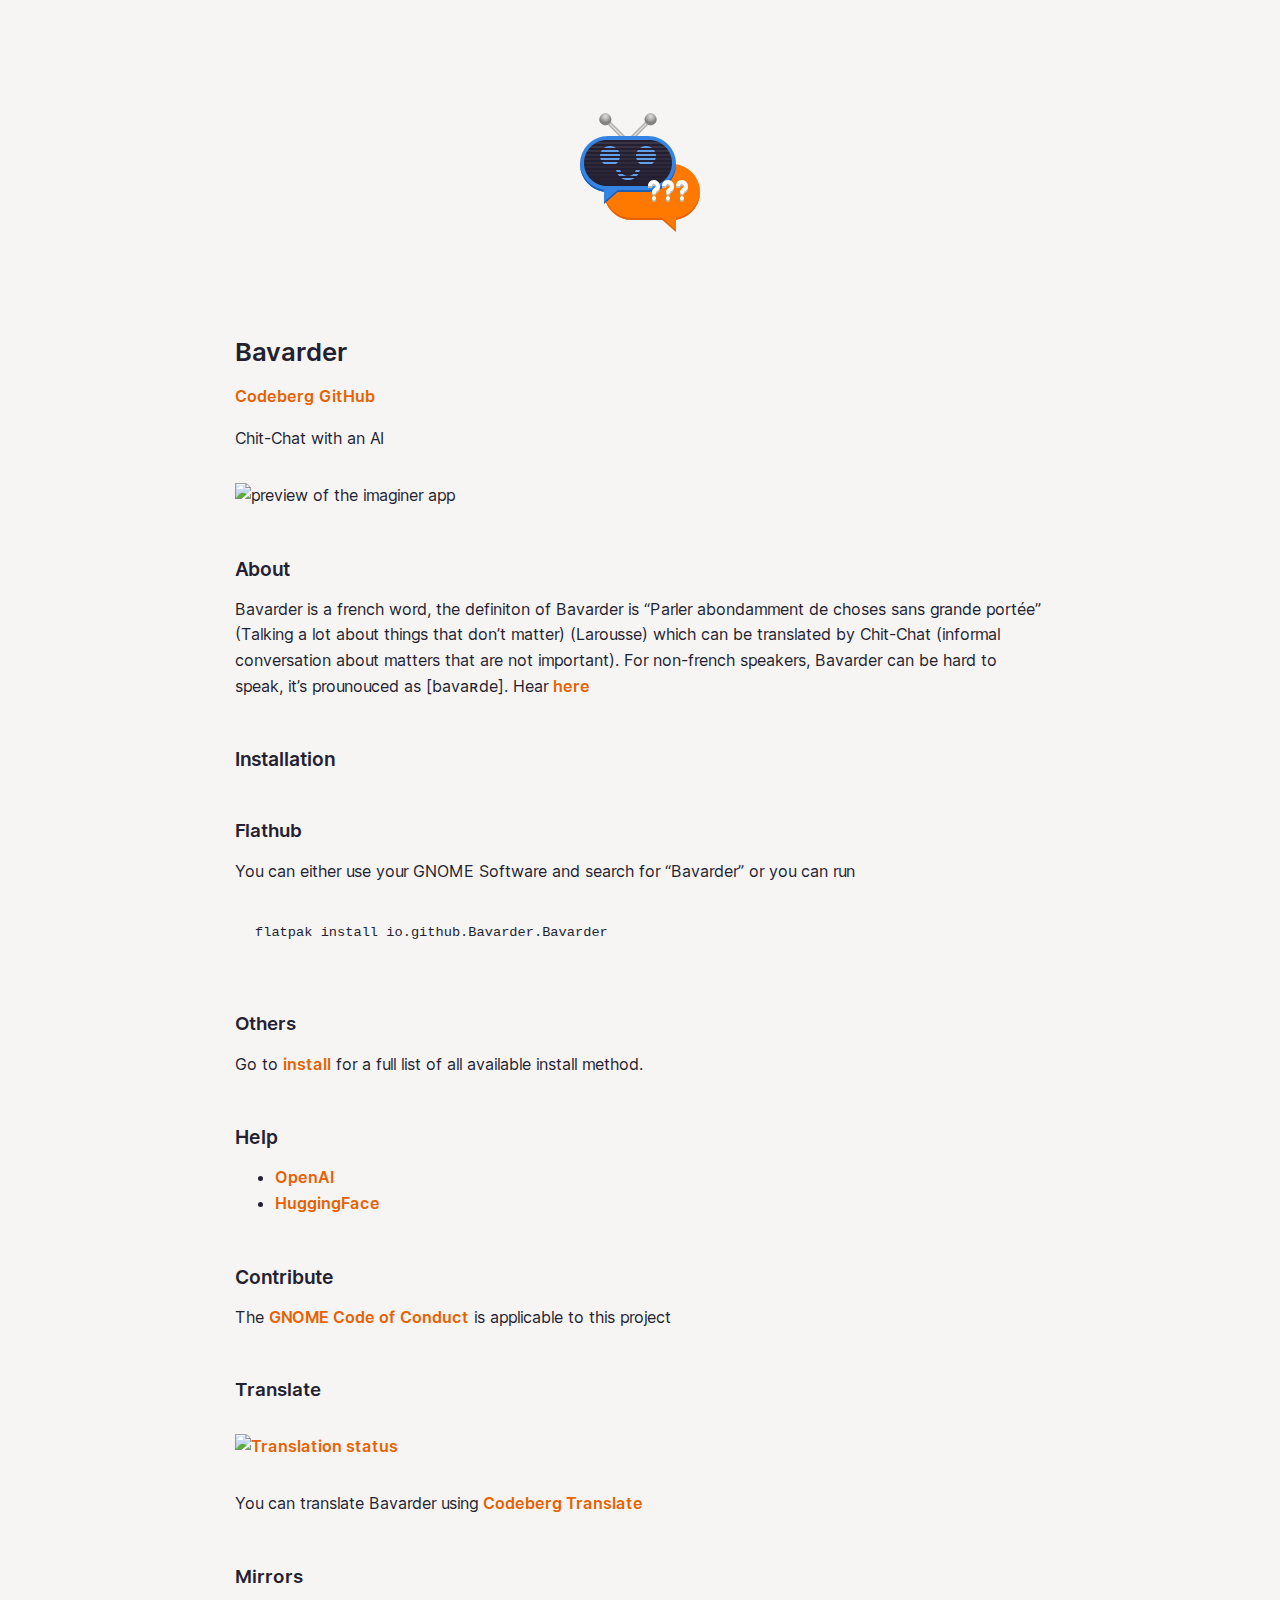
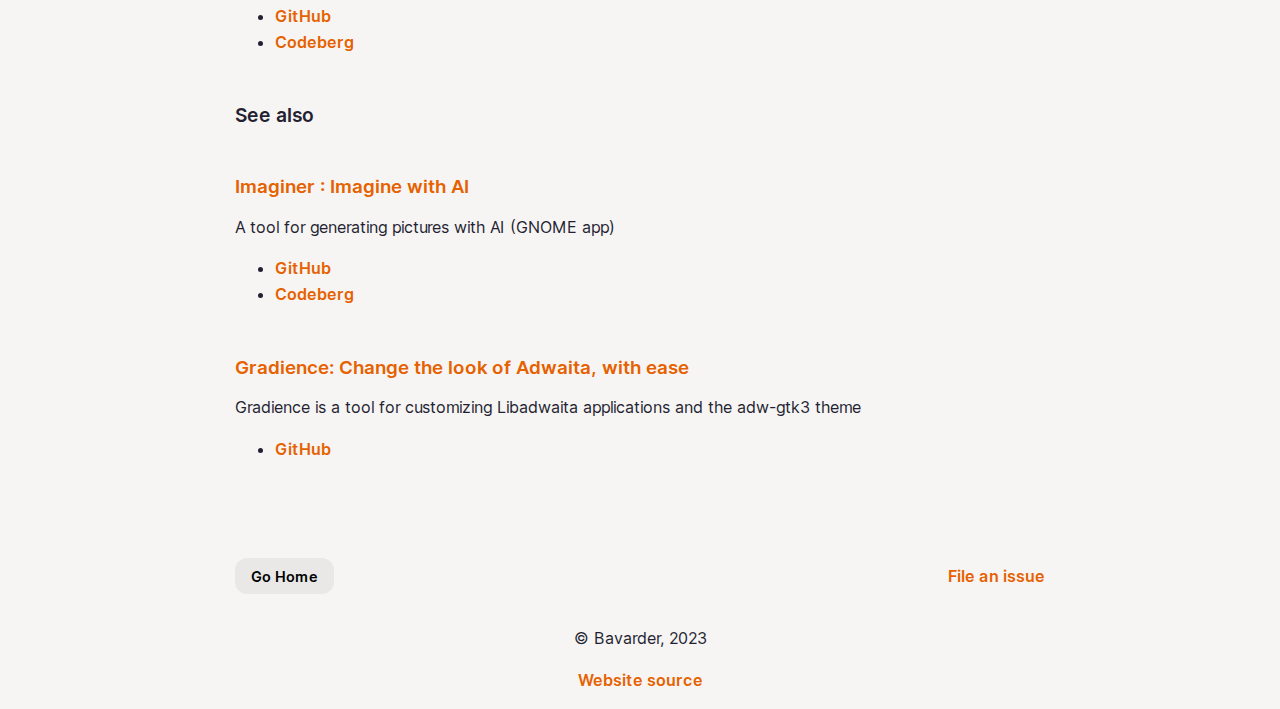
==== commit ccbc4c6b: "Update" ====
--- a/index.html
+++ b/index.html
@@ -1,2 +1,2 @@
 <!doctype html><html><head><meta name=generator content="Hugo 0.111.3"><meta charset=utf-8><meta http-equiv=x-ua-compatible content="IE=edge"><meta name=viewport content="width=device-width,initial-scale=1"><style>:root{--accent-color:#E66100}</style><link rel=stylesheet type=text/css href=/css/style.css><title>Bavarder</title><meta name=description content><meta name=keywords content><meta property="og:url" content="http://bavarder.codeberg.page/"><meta property="og:type" content="website"><meta property="og:title" content="Bavarder"><meta property="og:description" content><meta property="og:image" content="http://bavarder.codeberg.page/"><meta property="og:image:secure_url" content="http://bavarder.codeberg.page/"><meta name=twitter:card content="summary_large_image"><meta name=twitter:title content="Bavarder"><meta name=twitter:description content><meta property="twitter:domain" content="http://bavarder.codeberg.page/"><meta property="twitter:url" content="http://bavarder.codeberg.page/"><meta name=twitter:image content="http://bavarder.codeberg.page/"><link rel=canonical href=http://bavarder.codeberg.page/><link rel="shortcut icon" type=image/png href=/assets/favicon.png><link rel=apple-touch-icon type=image/png href=/assets/apple-touch-icon.png><script defer data-domain=bavarder.codeberg.page src=/js/script.js></script></head><body><header class=site-header><h1 id=logo><a href=http://bavarder.codeberg.page/></a></h1></header><div class=container><h1 id=bavarder>Bavarder</h1><p><a href=https://codeberg.org/Bavarder/Bavarder>Codeberg</a> <a href=https://github.com/Bavarder/Bavarder>GitHub</a></p><p>Chit-Chat with an AI</p><p><img src=https://codeberg.org/Bavarder/Bavarder/raw/branch/main/data/screenshots/preview.png alt="preview of the imaginer app"></p><h2 id=about>About</h2><p>Bavarder is a french word, the definiton of Bavarder is &ldquo;Parler abondamment de choses sans grande portée&rdquo; (Talking a lot about things that don&rsquo;t matter) (Larousse) which can be translated by Chit-Chat (informal conversation about matters that are not important). For non-french speakers, Bavarder can be hard to speak, it&rsquo;s prounouced as [bavaʀde]. Hear <a href=https://youtu.be/9Qoogwxo5YA>here</a></p><h2 id=installation>Installation</h2><h3 id=flathub>Flathub</h3><p>You can either use your GNOME Software and search for &ldquo;Bavarder&rdquo; or you can run</p><pre tabindex=0><code>flatpak install io.github.Bavarder.Bavarder
-</code></pre><h3 id=others>Others</h3><p>Go to <a href=/install>install</a> for a full list of all available install method.</p><h2 id=help>Help</h2><ul><li><a href=/help/openai>OpenAI</a></li><li><a href=/help/huggingface>HuggingFace</a></li></ul><h2 id=contribute>Contribute</h2><p>The <a href=https://wiki.gnome.org/Foundation/CodeOfConduct>GNOME Code of Conduct</a> is applicable to this project</p><h3 id=translate>Translate</h3><p><a href=https://translate.codeberg.org/engage/Bavarder/><img src=https://translate.codeberg.org/widgets/Bavarder/-/Bavarder/multi-auto.svg alt="Translation status"></a></p><p>You can translate Bavarder using <a href=https://translate.codeberg.org/engage/Bavarder/>Codeberg Translate</a></p><h3 id=mirrors>Mirrors</h3><ul><li><a href=https://github.com/Bavarder/Bavarder>GitHub</a></li><li><a href=https://codeberg.org/Bavarder/Bavarder>Codeberg</a></li></ul><h2 id=see-also>See also</h2><h3 id=imaginer--imagine-with-aihttpsimaginercodebergpage><a href=https://imaginer.codeberg.page>Imaginer : Imagine with AI</a></h3><p>A tool for generating pictures with AI (GNOME app)</p><ul><li><a href=https://github.com/ImaginerApp/Imaginer>https://github.com/ImaginerApp/Imaginer</a></li><li><a href=https://codeberg.org/Imaginer/Imaginer>https://codeberg.org/Imaginer/Imaginer</a></li></ul><p class=dialog-buttons><a href=/ class=inline-button>Go Home</a> <a href=https://codeberg.org/Bavarder/pages/issues>File an issue</a></p></div><footer class=site-footer><p>&copy; Bavarder, 2023</p><p><a href=https://codeberg.org/Bavarder/pages>Website source</a></p></footer></body></html>+</code></pre><h3 id=others>Others</h3><p>Go to <a href=/install>install</a> for a full list of all available install method.</p><h2 id=help>Help</h2><ul><li><a href=/help/openai>OpenAI</a></li><li><a href=/help/huggingface>HuggingFace</a></li></ul><h2 id=contribute>Contribute</h2><p>The <a href=https://wiki.gnome.org/Foundation/CodeOfConduct>GNOME Code of Conduct</a> is applicable to this project</p><h3 id=translate>Translate</h3><p><a href=https://translate.codeberg.org/engage/Bavarder/><img src=https://translate.codeberg.org/widgets/Bavarder/-/Bavarder/multi-auto.svg alt="Translation status"></a></p><p>You can translate Bavarder using <a href=https://translate.codeberg.org/engage/Bavarder/>Codeberg Translate</a></p><h3 id=mirrors>Mirrors</h3><ul><li><a href=https://github.com/Bavarder/Bavarder>GitHub</a></li><li><a href=https://codeberg.org/Bavarder/Bavarder>Codeberg</a></li></ul><h2 id=see-also>See also</h2><h3 id=imaginer--imagine-with-aihttpsimaginercodebergpage><a href=https://imaginer.codeberg.page>Imaginer : Imagine with AI</a></h3><p>A tool for generating pictures with AI (GNOME app)</p><ul><li><a href=https://github.com/ImaginerApp/Imaginer>GitHub</a></li><li><a href=https://codeberg.org/Imaginer/Imaginer>Codeberg</a></li></ul><h3 id=gradience-change-the-look-of-adwaita-with-easehttpsgradienceteamgithubio><a href=https://gradienceteam.github.io>Gradience: Change the look of Adwaita, with ease</a></h3><p>Gradience is a tool for customizing Libadwaita applications and the adw-gtk3 theme</p><ul><li><a href=https://github.com/GradienceTeam/Gradience>GitHub</a></li></ul><p class=dialog-buttons><a href=/ class=inline-button>Go Home</a> <a href=https://codeberg.org/Bavarder/pages/issues>File an issue</a></p></div><footer class=site-footer><p>&copy; Bavarder, 2023</p><p><a href=https://codeberg.org/Bavarder/pages>Website source</a></p></footer></body></html>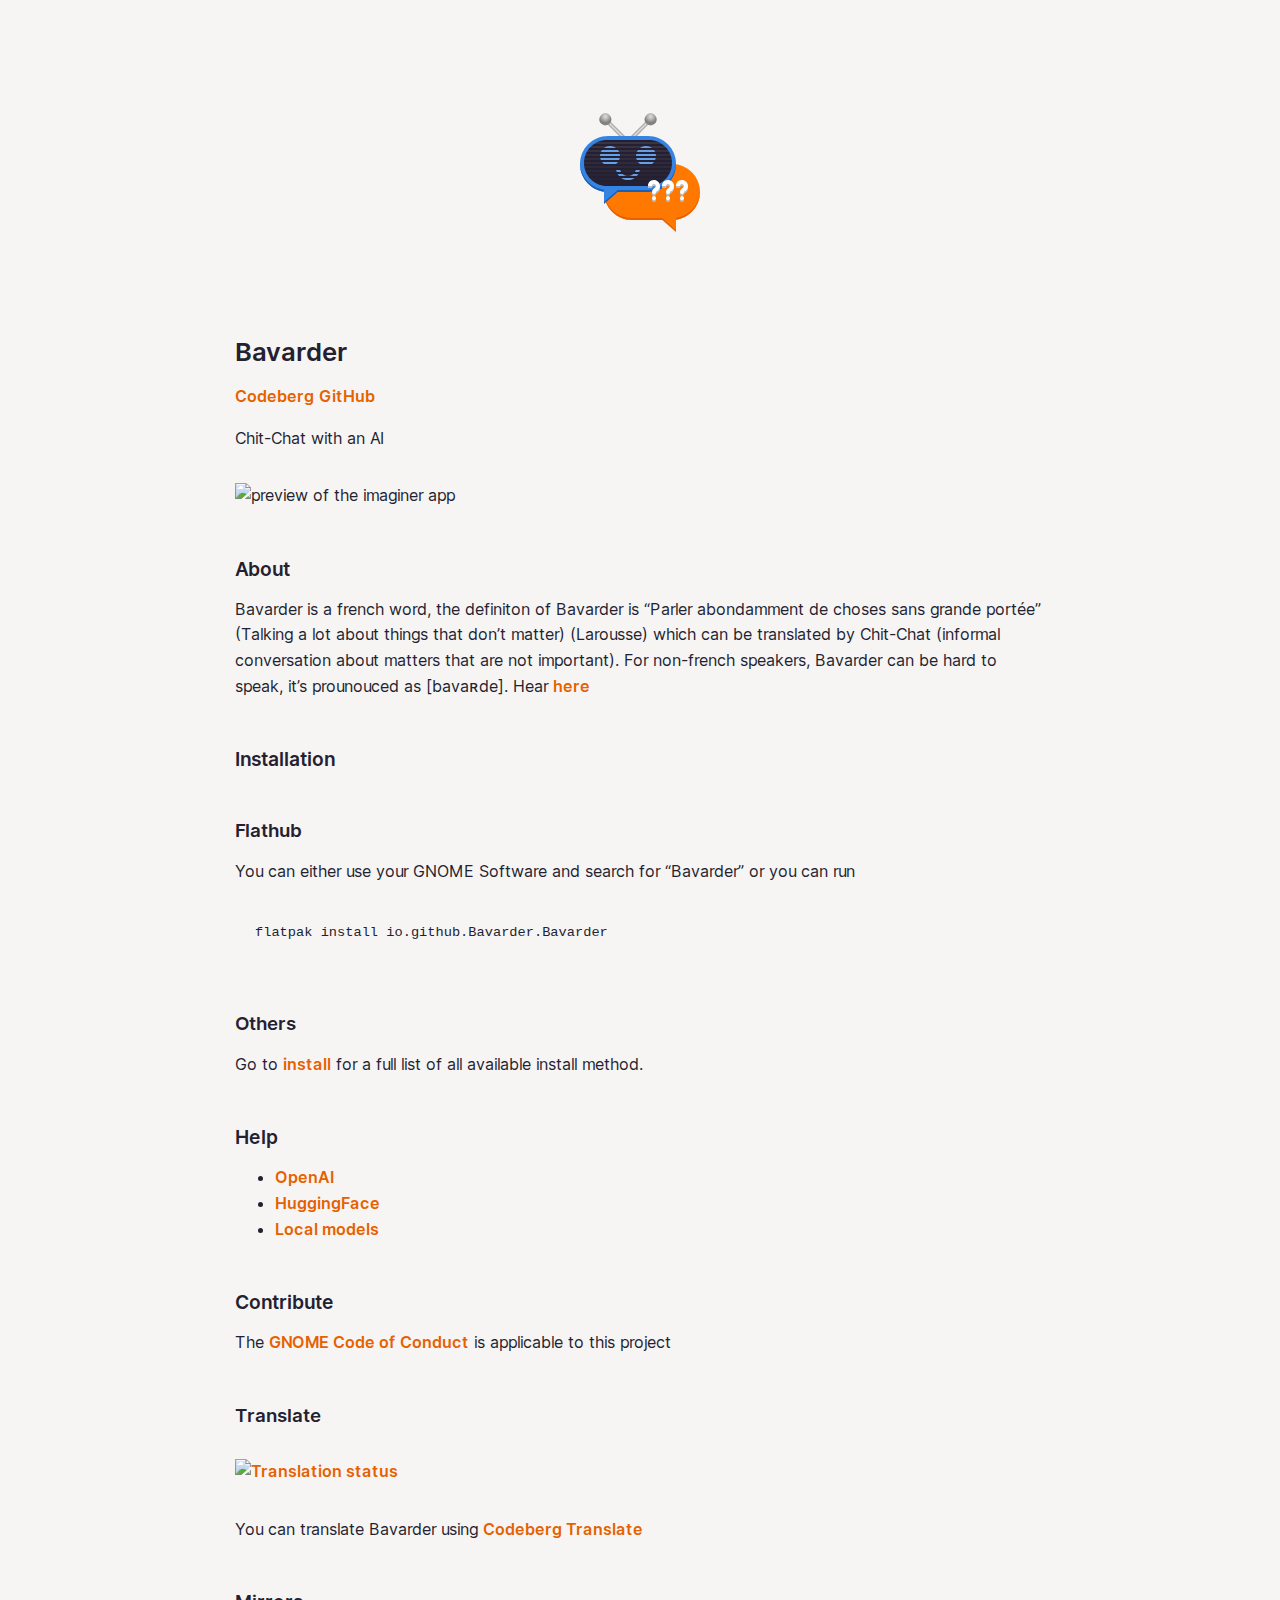
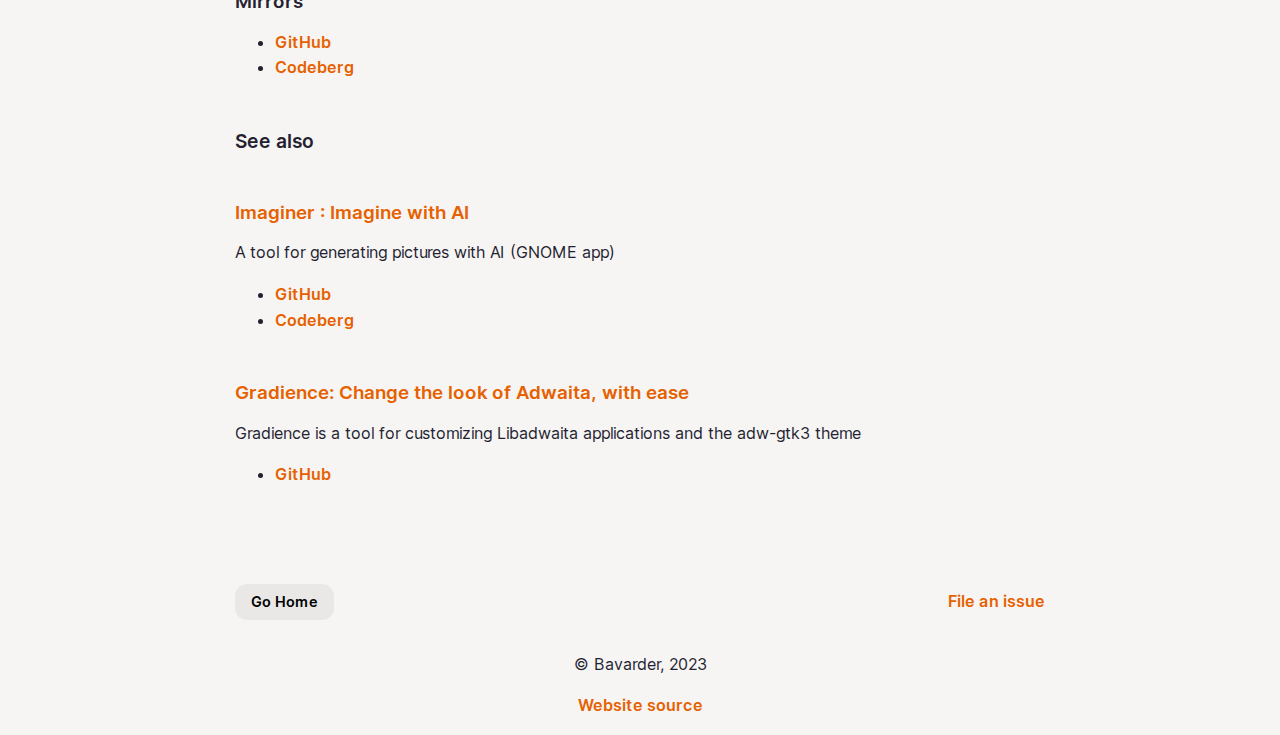
==== commit 3cdce9bf: "Update" ====
--- a/index.html
+++ b/index.html
@@ -1,2 +1,2 @@
 <!doctype html><html><head><meta name=generator content="Hugo 0.111.3"><meta charset=utf-8><meta http-equiv=x-ua-compatible content="IE=edge"><meta name=viewport content="width=device-width,initial-scale=1"><style>:root{--accent-color:#E66100}</style><link rel=stylesheet type=text/css href=/css/style.css><title>Bavarder</title><meta name=description content><meta name=keywords content><meta property="og:url" content="http://bavarder.codeberg.page/"><meta property="og:type" content="website"><meta property="og:title" content="Bavarder"><meta property="og:description" content><meta property="og:image" content="http://bavarder.codeberg.page/"><meta property="og:image:secure_url" content="http://bavarder.codeberg.page/"><meta name=twitter:card content="summary_large_image"><meta name=twitter:title content="Bavarder"><meta name=twitter:description content><meta property="twitter:domain" content="http://bavarder.codeberg.page/"><meta property="twitter:url" content="http://bavarder.codeberg.page/"><meta name=twitter:image content="http://bavarder.codeberg.page/"><link rel=canonical href=http://bavarder.codeberg.page/><link rel="shortcut icon" type=image/png href=/assets/favicon.png><link rel=apple-touch-icon type=image/png href=/assets/apple-touch-icon.png><script defer data-domain=bavarder.codeberg.page src=/js/script.js></script></head><body><header class=site-header><h1 id=logo><a href=http://bavarder.codeberg.page/></a></h1></header><div class=container><h1 id=bavarder>Bavarder</h1><p><a href=https://codeberg.org/Bavarder/Bavarder>Codeberg</a> <a href=https://github.com/Bavarder/Bavarder>GitHub</a></p><p>Chit-Chat with an AI</p><p><img src=https://codeberg.org/Bavarder/Bavarder/raw/branch/main/data/screenshots/preview.png alt="preview of the imaginer app"></p><h2 id=about>About</h2><p>Bavarder is a french word, the definiton of Bavarder is &ldquo;Parler abondamment de choses sans grande portée&rdquo; (Talking a lot about things that don&rsquo;t matter) (Larousse) which can be translated by Chit-Chat (informal conversation about matters that are not important). For non-french speakers, Bavarder can be hard to speak, it&rsquo;s prounouced as [bavaʀde]. Hear <a href=https://youtu.be/9Qoogwxo5YA>here</a></p><h2 id=installation>Installation</h2><h3 id=flathub>Flathub</h3><p>You can either use your GNOME Software and search for &ldquo;Bavarder&rdquo; or you can run</p><pre tabindex=0><code>flatpak install io.github.Bavarder.Bavarder
-</code></pre><h3 id=others>Others</h3><p>Go to <a href=/install>install</a> for a full list of all available install method.</p><h2 id=help>Help</h2><ul><li><a href=/help/openai>OpenAI</a></li><li><a href=/help/huggingface>HuggingFace</a></li></ul><h2 id=contribute>Contribute</h2><p>The <a href=https://wiki.gnome.org/Foundation/CodeOfConduct>GNOME Code of Conduct</a> is applicable to this project</p><h3 id=translate>Translate</h3><p><a href=https://translate.codeberg.org/engage/Bavarder/><img src=https://translate.codeberg.org/widgets/Bavarder/-/Bavarder/multi-auto.svg alt="Translation status"></a></p><p>You can translate Bavarder using <a href=https://translate.codeberg.org/engage/Bavarder/>Codeberg Translate</a></p><h3 id=mirrors>Mirrors</h3><ul><li><a href=https://github.com/Bavarder/Bavarder>GitHub</a></li><li><a href=https://codeberg.org/Bavarder/Bavarder>Codeberg</a></li></ul><h2 id=see-also>See also</h2><h3 id=imaginer--imagine-with-aihttpsimaginercodebergpage><a href=https://imaginer.codeberg.page>Imaginer : Imagine with AI</a></h3><p>A tool for generating pictures with AI (GNOME app)</p><ul><li><a href=https://github.com/ImaginerApp/Imaginer>GitHub</a></li><li><a href=https://codeberg.org/Imaginer/Imaginer>Codeberg</a></li></ul><h3 id=gradience-change-the-look-of-adwaita-with-easehttpsgradienceteamgithubio><a href=https://gradienceteam.github.io>Gradience: Change the look of Adwaita, with ease</a></h3><p>Gradience is a tool for customizing Libadwaita applications and the adw-gtk3 theme</p><ul><li><a href=https://github.com/GradienceTeam/Gradience>GitHub</a></li></ul><p class=dialog-buttons><a href=/ class=inline-button>Go Home</a> <a href=https://codeberg.org/Bavarder/pages/issues>File an issue</a></p></div><footer class=site-footer><p>&copy; Bavarder, 2023</p><p><a href=https://codeberg.org/Bavarder/pages>Website source</a></p></footer></body></html>+</code></pre><h3 id=others>Others</h3><p>Go to <a href=/install>install</a> for a full list of all available install method.</p><h2 id=help>Help</h2><ul><li><a href=/help/openai>OpenAI</a></li><li><a href=/help/huggingface>HuggingFace</a></li><li><a href=/help/local>Local models</a></li></ul><h2 id=contribute>Contribute</h2><p>The <a href=https://wiki.gnome.org/Foundation/CodeOfConduct>GNOME Code of Conduct</a> is applicable to this project</p><h3 id=translate>Translate</h3><p><a href=https://translate.codeberg.org/engage/Bavarder/><img src=https://translate.codeberg.org/widgets/Bavarder/-/Bavarder/multi-auto.svg alt="Translation status"></a></p><p>You can translate Bavarder using <a href=https://translate.codeberg.org/engage/Bavarder/>Codeberg Translate</a></p><h3 id=mirrors>Mirrors</h3><ul><li><a href=https://github.com/Bavarder/Bavarder>GitHub</a></li><li><a href=https://codeberg.org/Bavarder/Bavarder>Codeberg</a></li></ul><h2 id=see-also>See also</h2><h3 id=imaginer--imagine-with-aihttpsimaginercodebergpage><a href=https://imaginer.codeberg.page>Imaginer : Imagine with AI</a></h3><p>A tool for generating pictures with AI (GNOME app)</p><ul><li><a href=https://github.com/ImaginerApp/Imaginer>GitHub</a></li><li><a href=https://codeberg.org/Imaginer/Imaginer>Codeberg</a></li></ul><h3 id=gradience-change-the-look-of-adwaita-with-easehttpsgradienceteamgithubio><a href=https://gradienceteam.github.io>Gradience: Change the look of Adwaita, with ease</a></h3><p>Gradience is a tool for customizing Libadwaita applications and the adw-gtk3 theme</p><ul><li><a href=https://github.com/GradienceTeam/Gradience>GitHub</a></li></ul><p class=dialog-buttons><a href=/ class=inline-button>Go Home</a> <a href=https://codeberg.org/Bavarder/pages/issues>File an issue</a></p></div><footer class=site-footer><p>&copy; Bavarder, 2023</p><p><a href=https://codeberg.org/Bavarder/pages>Website source</a></p></footer></body></html>